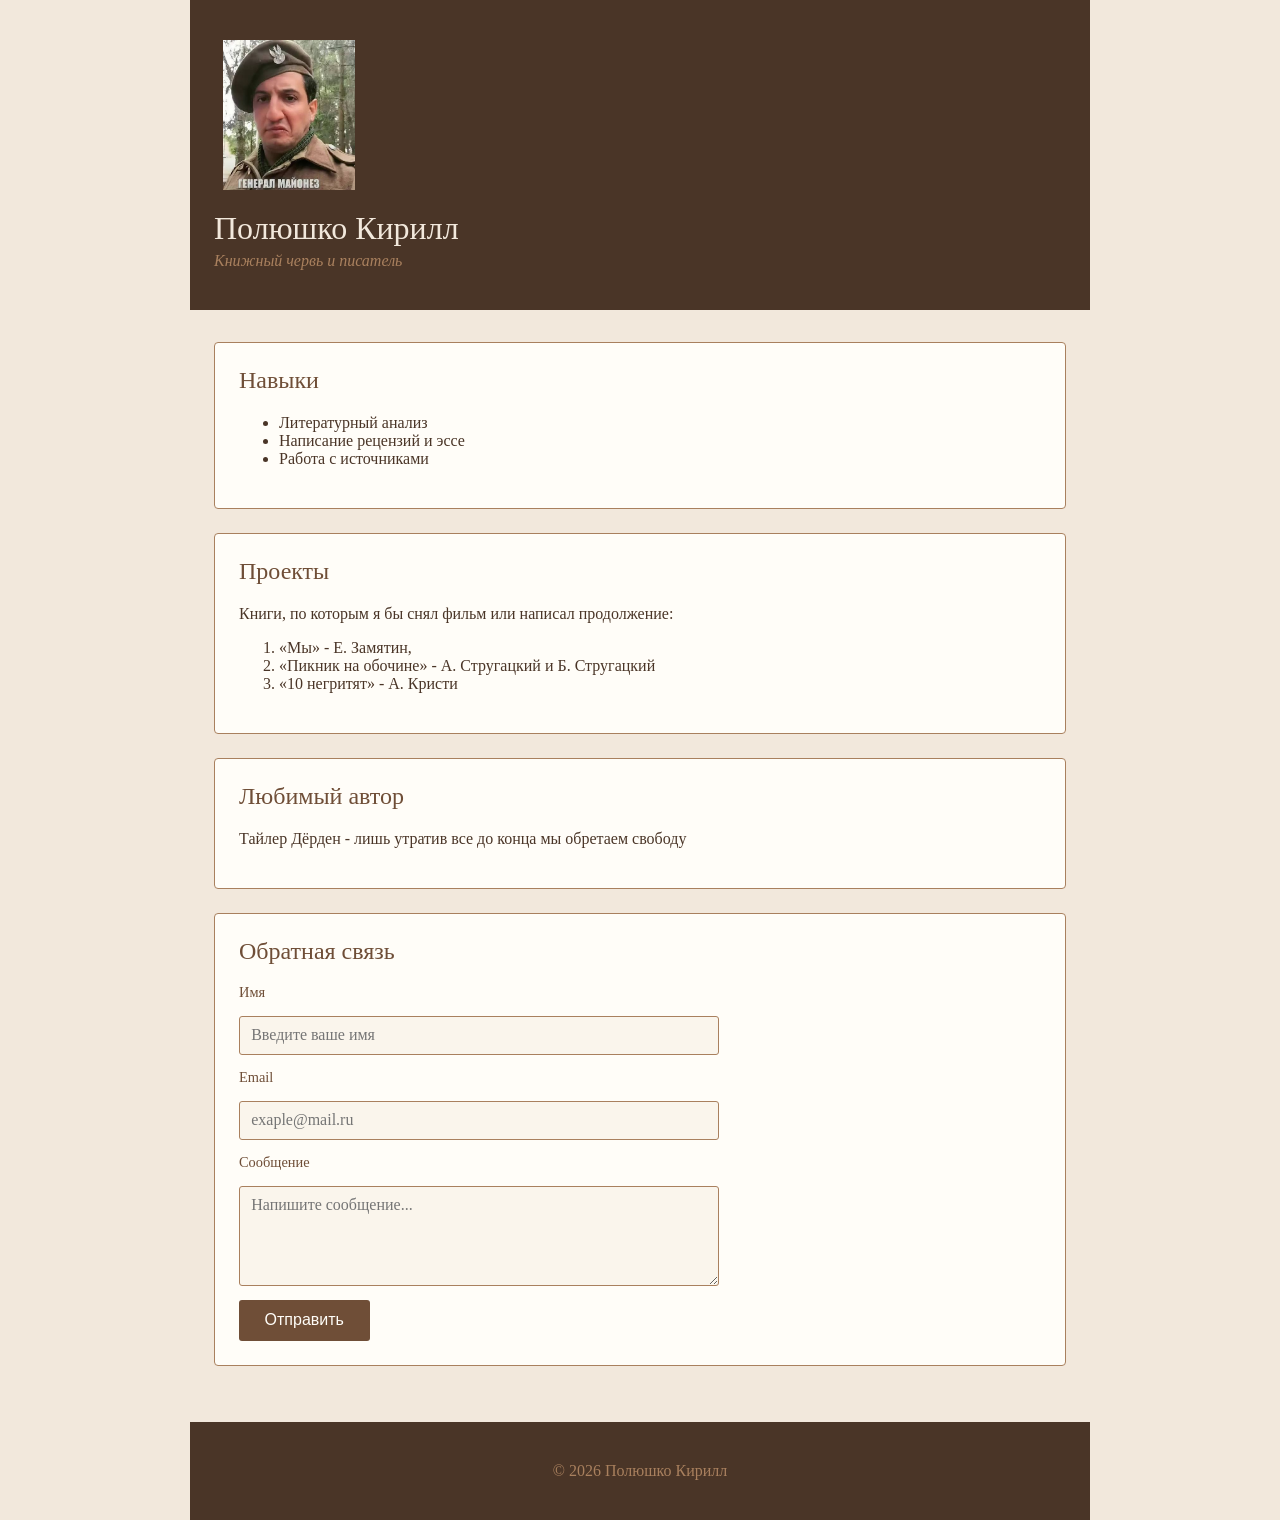
==== Polushko.html @ e16b586a "feat: add homepage with html and css" ====
<!DOCTYPE html>
<html lang="ru">
<head>
    <meta charset="UTF-8"><!--чтобы русский норм отражался-->
    <meta name="viewport" content="width=device-width, initial-scale=1.0">
    <title>Полюшко Кирилл — обо мне</title>
    <link rel="stylesheet" href="style.css">
</head>
<body>
 
    <header>
        <img src="1.jfif" alt="Генерал Майонез" width="150" height="150">
        <h1>Полюшко Кирилл</h1>
        <p>Книжный червь и писатель</p>
    </header>
 
    <main>
 
        <section>
            <h2>Навыки</h2>
            <ul>
                <li>Литературный анализ</li>
                <li>Написание рецензий и эссе</li>
                <li>Работа с источниками</li>
            </ul>
        </section>
 
        <section>
            <h2>Проекты</h2>
            <p>Книги, по которым я бы снял фильм или написал продолжение:</p>
            <ol>
                <li>«Мы» - Е. Замятин,</li>
                <li>«Пикник на обочине» - А. Стругацкий и Б. Стругацкий</li>
                <li>«10 негритят» - А. Кристи</li>

            </ol>

    </section>
    <aside>
        <h2>Любимый автор</h2>
        <p>Тайлер Дёрден - лишь утратив все до конца мы обретаем свободу</p>



    </aside>
 
        <section>
    <h2>Обратная связь</h2>
    <form>
        <label for="name">Имя</label>
        <input type="text" id="name" name="name" placeholder="Введите ваше имя">
        <label for="email">Email</label>
        <input type="email" id="email" name="email" placeholder="exaple@mail.ru">
        <label for="message">Сообщение</label>
        <textarea id="message" name="message" placeholder="Напишите сообщение..."></textarea>
        <button type="submit">Отправить</button>

    </form>
</section>
 
    </main>
 
    <footer>
        <p>&copy; 2026 Полюшко Кирилл</p>
    </footer>
 
</body>
</html>
---- style.css ----
:root {
    --coffee-dark: #4a3527;
    --coffee: #6f4e37;
    --coffee-mid: #a9805e;
    --beige: #f2e8dc;
    --beige-light: #faf5ec;
    --cream: #fffdf8;
}
 
* {
    box-sizing: border-box;
}
 
body {
    margin: 0;
    background-color: var(--beige);
    font-family: Georgia, 'Times New Roman', serif;
    color: var(--coffee-dark);
}
 
header, footer, main {
    max-width: 900px;
    margin-left: auto;
    margin-right: auto;
    padding-left: 1.5rem;
    padding-right: 1.5rem;
}
 
header {
    background-color: var(--coffee-dark);
    color: var(--beige);
    padding-top: 2.5rem;
    padding-bottom: 2.5rem;
}
 
header img {
    border-radius: 8px;
    object-fit: contain;
    margin-bottom: 1rem;
}
 
header h1 {
    margin: 0 0 0.3rem 0;
    font-weight: normal;
}
 
header p {
    color: var(--coffee-mid);
    font-style: italic;
    margin: 0;
}
 
main {
    padding-top: 2rem;
    padding-bottom: 2rem;
}
 
section, aside {
    background-color: var(--cream);
    border: 1px solid var(--coffee-mid);
    border-radius: 4px;
    padding: 1.5rem;
    margin-bottom: 1.5rem;
}
 
section h2, aside h2 {
    margin-top: 0;
    font-weight: normal;
    color: var(--coffee);
}
 
form {
    display: flex;
    flex-direction: column;
    gap: 0.9rem;
    max-width: 480px;
}
 
label {
    font-size: 0.9rem;
    color: var(--coffee);
}
 
input, textarea {
    padding: 0.6rem 0.7rem;
    border: 1px solid var(--coffee-mid);
    border-radius: 3px;
    background-color: var(--beige-light);
    font-family: inherit;
    font-size: 1rem;
    color: var(--coffee-dark);
}
 
textarea {
    resize: vertical;
    min-height: 100px;
}
 
button {
    align-self: flex-start;
    background-color: var(--coffee);
    color: var(--cream);
    border: none;
    padding: 0.7rem 1.6rem;
    border-radius: 3px;
    cursor: pointer;
    font-size: 1rem;
}
 
button:hover {
    background-color: var(--coffee-dark);
}
 
footer {
    text-align: center;
    padding-top: 1.5rem;
    padding-bottom: 1.5rem;
    background-color: var(--coffee-dark);
    color: var(--coffee-mid);
}
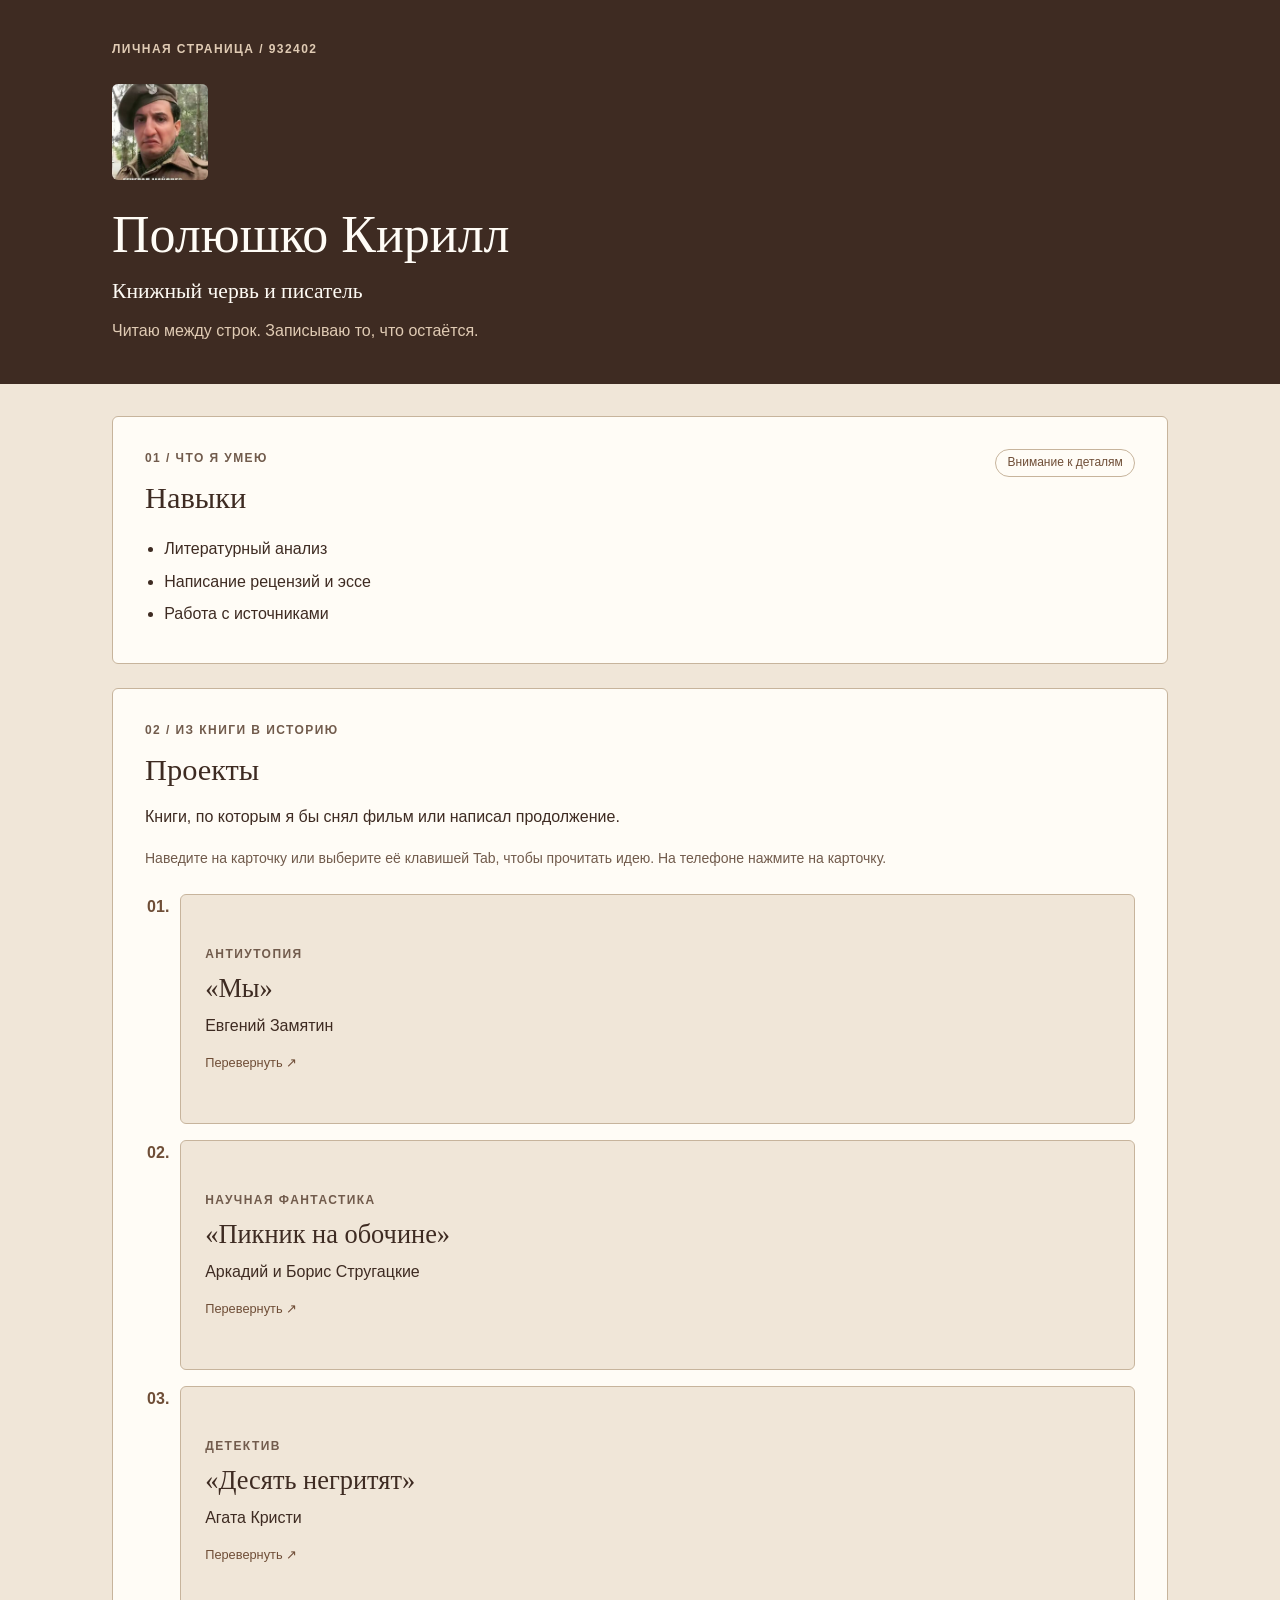
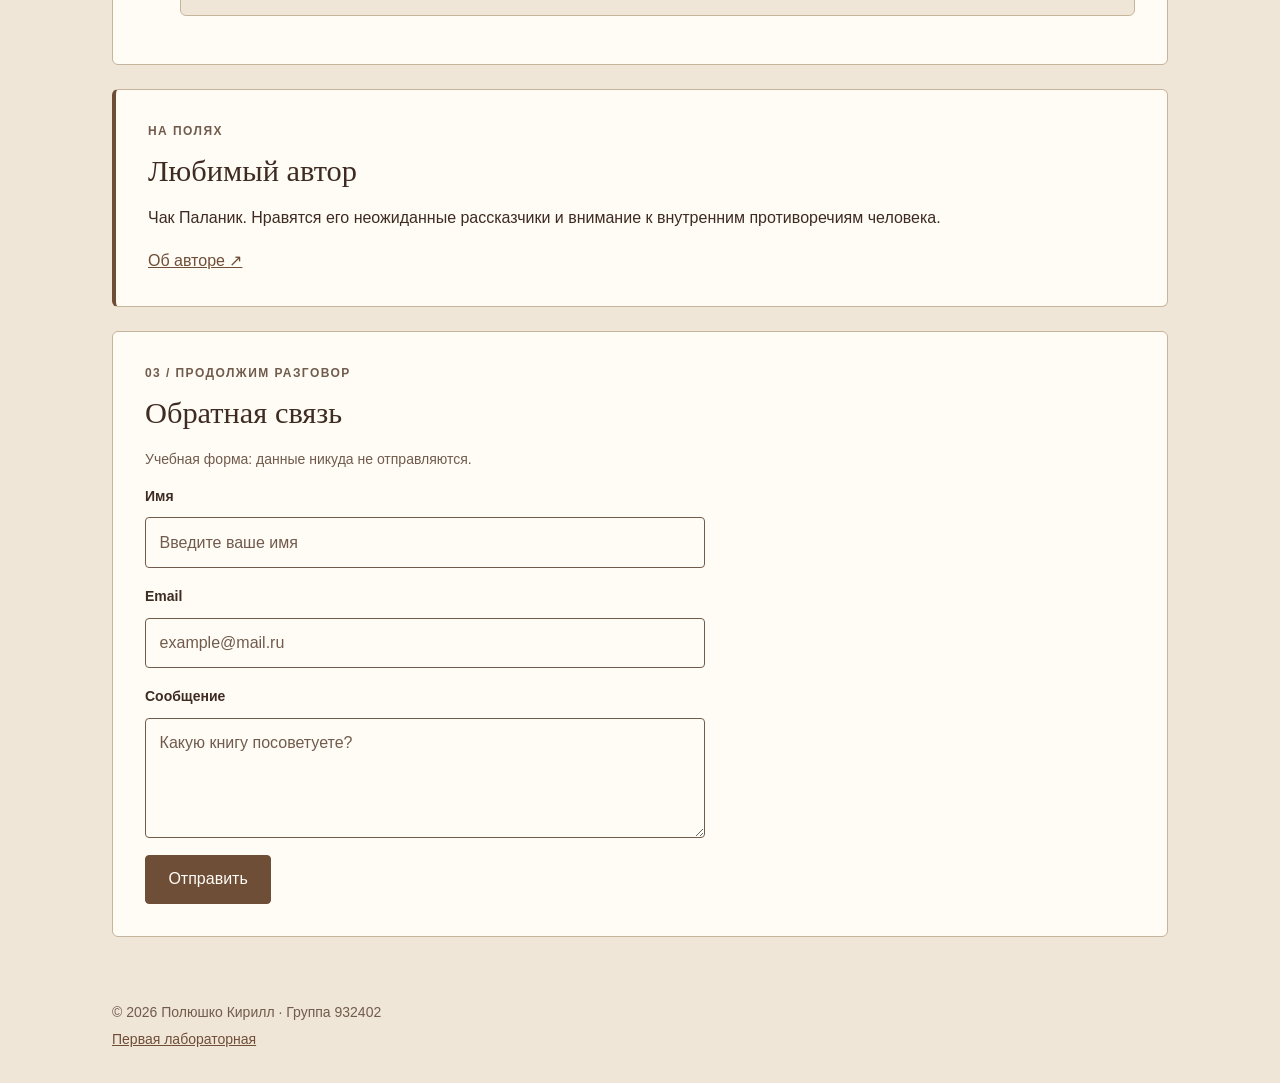
==== commit 3d2d636e: "feat(lab2): implement CSS effects for variant 10 and preserve lab1" ====
--- a/Polushko.html
+++ b/Polushko.html
@@ -1,68 +1,139 @@
 <!DOCTYPE html>
 <html lang="ru">
 <head>
-    <meta charset="UTF-8"><!--чтобы русский норм отражался-->
+    <meta charset="UTF-8">
     <meta name="viewport" content="width=device-width, initial-scale=1.0">
-    <title>Полюшко Кирилл — обо мне</title>
+    <meta name="description" content="Личная страница Кирилла Полюшко: книги, литературные проекты и заметки о чтении.">
+    <title>Полюшко Кирилл — книжная полка</title>
     <link rel="stylesheet" href="style.css">
+    <!-- ЛР №2: внутренний способ подключения CSS. -->
+    <style>
+        .project-list {
+            list-style-type: decimal-leading-zero;
+            padding-left: 1.8rem;
+            margin: 1.5rem 0 0;
+        }
+
+        .project-list > li {
+            padding-left: 0.4rem;
+            margin-bottom: 1rem;
+        }
+
+        .project-list > li::marker {
+            color: var(--accent);
+            font-family: var(--font-body);
+            font-weight: 700;
+        }
+    </style>
 </head>
 <body>
- 
-    <header>
-        <img src="1.jfif" alt="Генерал Майонез" width="150" height="150">
-        <h1>Полюшко Кирилл</h1>
-        <p>Книжный червь и писатель</p>
+    <a class="skip-link" href="#main">К содержимому</a>
+    <header class="site-header">
+        <div class="header-content">
+            <p class="eyebrow">Личная страница / 932402</p>
+            <!-- ЛР №2: inline-стиль для изображения. -->
+            <img class="avatar" src="images/1.jfif" alt="Аватар Кирилла — Генерал Майонез" width="150" height="150" style="max-width: 100%;">
+            <h1>Полюшко Кирилл</h1>
+            <p class="subtitle">Книжный червь и писатель</p>
+            <p class="header-note">Читаю между строк. Записываю то, что остаётся.</p>
+        </div>
     </header>
- 
-    <main>
- 
-        <section>
-            <h2>Навыки</h2>
-            <ul>
+
+    <main id="main" class="page-content">
+        <section id="skills" class="panel skills" aria-labelledby="skills-title">
+            <p class="eyebrow">01 / Что я умею</p>
+            <h2 id="skills-title">Навыки</h2>
+            <span class="badge">Внимание к деталям</span>
+            <ul class="skill-list">
                 <li>Литературный анализ</li>
                 <li>Написание рецензий и эссе</li>
                 <li>Работа с источниками</li>
             </ul>
         </section>
- 
-        <section>
-            <h2>Проекты</h2>
-            <p>Книги, по которым я бы снял фильм или написал продолжение:</p>
-            <ol>
-                <li>«Мы» - Е. Замятин,</li>
-                <li>«Пикник на обочине» - А. Стругацкий и Б. Стругацкий</li>
-                <li>«10 негритят» - А. Кристи</li>
 
+        <section id="projects" class="panel" aria-labelledby="projects-title">
+            <p class="eyebrow">02 / Из книги в историю</p>
+            <h2 id="projects-title">Проекты</h2>
+            <p>Книги, по которым я бы снял фильм или написал продолжение.</p>
+            <p class="hint">Наведите на карточку или выберите её клавишей Tab, чтобы прочитать идею. На телефоне нажмите на карточку.</p>
+            <ol class="project-list">
+                <li>
+                    <button class="project-card" type="button" aria-label="Мы — идея проекта" aria-describedby="project-we">
+                        <span class="project-card-inner">
+                            <span class="project-front">
+                                <span class="eyebrow">Антиутопия</span>
+                                <strong class="project-title">«Мы»</strong>
+                                <span>Евгений Замятин</span>
+                                <span class="card-cue" aria-hidden="true">Перевернуть ↗</span>
+                            </span>
+                            <span class="project-back">
+                                <strong>За пределами стены</strong>
+                                <span id="project-we">Идея продолжения: история человека, который впервые выбирает собственный путь за пределами Единого Государства.</span>
+                            </span>
+                        </span>
+                    </button>
+                </li>
+                <li>
+                    <button class="project-card" type="button" aria-label="Пикник на обочине — идея проекта" aria-describedby="project-picnic">
+                        <span class="project-card-inner">
+                            <span class="project-front">
+                                <span class="eyebrow">Научная фантастика</span>
+                                <strong class="project-title">«Пикник на обочине»</strong>
+                                <span>Аркадий и Борис Стругацкие</span>
+                                <span class="card-cue" aria-hidden="true">Перевернуть ↗</span>
+                            </span>
+                            <span class="project-back">
+                                <strong>Один день в Зоне</strong>
+                                <span id="project-picnic">Идея экранизации: камерный фильм об одной вылазке сталкера, в котором неизвестность важнее зрелищных эффектов.</span>
+                            </span>
+                        </span>
+                    </button>
+                </li>
+                <li>
+                    <button class="project-card" type="button" aria-label="Десять негритят — идея проекта" aria-describedby="project-christie">
+                        <span class="project-card-inner">
+                            <span class="project-front">
+                                <span class="eyebrow">Детектив</span>
+                                <strong class="project-title">«Десять негритят»</strong>
+                                <span>Агата Кристи</span>
+                                <span class="card-cue" aria-hidden="true">Перевернуть ↗</span>
+                            </span>
+                            <span class="project-back">
+                                <strong>Остров подозрений</strong>
+                                <span id="project-christie">Идея экранизации: история глазами одного гостя, где каждая деталь постепенно меняет представление о других героях.</span>
+                            </span>
+                        </span>
+                    </button>
+                </li>
             </ol>
+        </section>
 
-    </section>
-    <aside>
-        <h2>Любимый автор</h2>
-        <p>Тайлер Дёрден - лишь утратив все до конца мы обретаем свободу</p>
+        <aside class="panel author-note" aria-labelledby="author-title">
+            <p class="eyebrow">На полях</p>
+            <h2 id="author-title">Любимый автор</h2>
+            <p>Чак Паланик. Нравятся его неожиданные рассказчики и внимание к внутренним противоречиям человека.</p>
+            <a href="https://ru.wikipedia.org/wiki/Паланик,_Чак" target="_blank" rel="noopener noreferrer">Об авторе ↗</a>
+        </aside>
 
+        <section id="contact" class="panel" aria-labelledby="contact-title">
+            <p class="eyebrow">03 / Продолжим разговор</p>
+            <h2 id="contact-title">Обратная связь</h2>
+            <p id="contact-help" class="hint">Учебная форма: данные никуда не отправляются.</p>
+            <form action="#contact" method="get" aria-describedby="contact-help">
+                <label for="name">Имя</label>
+                <input type="text" id="name" name="name" placeholder="Введите ваше имя" autocomplete="given-name" required maxlength="80">
+                <label for="email">Email</label>
+                <input type="email" id="email" name="email" placeholder="example@mail.ru" autocomplete="email" required>
+                <label for="message">Сообщение</label>
+                <textarea id="message" name="message" placeholder="Какую книгу посоветуете?" required maxlength="2000"></textarea>
+                <button class="primary-button" type="submit">Отправить</button>
+            </form>
+        </section>
+    </main>
 
-
-    </aside>
- 
-        <section>
-    <h2>Обратная связь</h2>
-    <form>
-        <label for="name">Имя</label>
-        <input type="text" id="name" name="name" placeholder="Введите ваше имя">
-        <label for="email">Email</label>
-        <input type="email" id="email" name="email" placeholder="exaple@mail.ru">
-        <label for="message">Сообщение</label>
-        <textarea id="message" name="message" placeholder="Напишите сообщение..."></textarea>
-        <button type="submit">Отправить</button>
-
-    </form>
-</section>
- 
-    </main>
- 
-    <footer>
-        <p>&copy; 2026 Полюшко Кирилл</p>
+    <footer class="site-footer">
+        <p>© 2026 Полюшко Кирилл · Группа 932402</p>
+        <a href="lab1/Polushko.html">Первая лабораторная</a>
     </footer>
- 
 </body>
-</html>+</html>
--- a/style.css
+++ b/style.css
@@ -1,120 +1,138 @@
+/* ЛР №2, вариант 10: бежевый фон, коричневый акцент, книжная тема. */
 :root {
-    --coffee-dark: #4a3527;
-    --coffee: #6f4e37;
-    --coffee-mid: #a9805e;
-    --beige: #f2e8dc;
-    --beige-light: #faf5ec;
-    --cream: #fffdf8;
+    --primary: #f0e6d8;
+    --accent: #6f4e37;
+    --ink: #3e2b22;
+    --muted: #715b4c;
+    --paper: #fffcf6;
+    --line: #c7b49c;
+    --header-muted: #e0cbb4;
+    --font-body: Arial, Helvetica, sans-serif;
+    --font-heading: Georgia, "Times New Roman", serif;
+    --radius: 6px;
 }
- 
-* {
-    box-sizing: border-box;
-}
- 
+
+* { box-sizing: border-box; }
+html { scroll-behavior: smooth; }
 body {
     margin: 0;
-    background-color: var(--beige);
-    font-family: Georgia, 'Times New Roman', serif;
-    color: var(--coffee-dark);
+    background: var(--primary);
+    color: var(--ink);
+    font-family: var(--font-body);
+    font-size: 1rem;
+    line-height: 1.65;
 }
- 
-header, footer, main {
-    max-width: 900px;
-    margin-left: auto;
-    margin-right: auto;
-    padding-left: 1.5rem;
-    padding-right: 1.5rem;
+img { display: block; height: auto; }
+button, input, textarea { font: inherit; }
+button { cursor: pointer; }
+a:link { color: var(--accent); }
+a:visited { color: #65406d; }
+a:hover { color: var(--ink); text-decoration-thickness: 2px; }
+a:active { color: #3a2012; }
+:focus-visible { outline: 3px solid var(--accent); outline-offset: 5px; }
+
+.skip-link {
+    position: absolute;
+    top: -6rem;
+    left: 1rem;
+    z-index: 10;
+    padding: 0.6rem 1rem;
+    background: var(--paper);
 }
- 
-header {
-    background-color: var(--coffee-dark);
-    color: var(--beige);
-    padding-top: 2.5rem;
-    padding-bottom: 2.5rem;
+.skip-link:focus { top: 1rem; }
+.site-header { background: var(--ink); color: var(--paper); }
+.header-content, .page-content, .site-footer {
+    width: min(100% - 3rem, 1056px);
+    margin-inline: auto;
 }
- 
-header img {
-    border-radius: 8px;
-    object-fit: contain;
-    margin-bottom: 1rem;
+.header-content { padding-block: 2.5rem; }
+.eyebrow {
+    margin: 0 0 0.7rem;
+    color: var(--muted);
+    font-family: var(--font-body);
+    font-size: 0.75rem;
+    font-weight: 700;
+    letter-spacing: 0.12em;
+    text-transform: uppercase;
 }
- 
-header h1 {
-    margin: 0 0 0.3rem 0;
-    font-weight: normal;
+.site-header .eyebrow, .header-note { color: var(--header-muted); }
+.avatar { width: 96px; height: 96px; object-fit: cover; border-radius: var(--radius); margin-block: 1.5rem; }
+h1, h2, h3, .project-title { font-family: var(--font-heading); font-weight: 400; line-height: 1.2; }
+h1 { margin: 0; font-size: clamp(2rem, 5vw, 3.25rem); }
+h2 { position: static; margin: 0 0 1rem; font-size: 1.9rem; }
+h3 { margin-top: 0; }
+p { margin-top: 0; }
+.subtitle { margin: 0.5rem 0; font-family: var(--font-heading); font-size: 1.35rem; }
+.header-note { margin: 0; }
+.page-content { padding-block: 2rem; }
+.panel { margin-bottom: 1.5rem; border: 1px solid var(--line); border-radius: var(--radius); padding: 2rem; background: var(--paper); }
+.skills { position: relative; }
+.badge { position: absolute; top: 2rem; right: 2rem; border: 1px solid var(--line); border-radius: 2rem; padding: 0.2rem 0.7rem; color: var(--accent); font-size: 0.75rem; }
+.skill-list { padding-left: 1.2rem; margin-bottom: 0; }
+.skill-list li { padding-block: 0.2rem; }
+.hint { color: var(--muted); font-size: 0.875rem; }
+
+/* Родитель задаёт перспективу, обе стороны занимают одну область. */
+.project-card {
+    display: block;
+    width: 100%;
+    min-height: 230px;
+    border: 0;
+    border-radius: var(--radius);
+    padding: 0;
+    background: transparent;
+    color: var(--ink);
+    text-align: left;
+    perspective: 1000px;
 }
- 
-header p {
-    color: var(--coffee-mid);
-    font-style: italic;
-    margin: 0;
-}
- 
-main {
-    padding-top: 2rem;
-    padding-bottom: 2rem;
-}
- 
-section, aside {
-    background-color: var(--cream);
-    border: 1px solid var(--coffee-mid);
-    border-radius: 4px;
-    padding: 1.5rem;
-    margin-bottom: 1.5rem;
-}
- 
-section h2, aside h2 {
-    margin-top: 0;
-    font-weight: normal;
-    color: var(--coffee);
-}
- 
-form {
+.project-card-inner { position: relative; display: block; min-height: inherit; transform-style: preserve-3d; transition: transform 0.7s ease; }
+.project-front, .project-back {
+    position: absolute;
+    inset: 0;
     display: flex;
     flex-direction: column;
-    gap: 0.9rem;
-    max-width: 480px;
+    justify-content: center;
+    gap: 0.5rem;
+    border: 1px solid var(--line);
+    border-radius: var(--radius);
+    padding: 1.5rem;
+    backface-visibility: hidden;
+    -webkit-backface-visibility: hidden;
 }
- 
-label {
-    font-size: 0.9rem;
-    color: var(--coffee);
+.project-front { background: var(--primary); }
+.project-back { background: var(--accent); color: var(--paper); transform: rotateY(180deg); }
+.project-title { font-size: 1.65rem; }
+.project-front .eyebrow { margin-bottom: 0; }
+.card-cue { margin-top: 0.3rem; color: var(--accent); font-size: 0.8rem; }
+.project-card:hover .project-card-inner, .project-card:focus .project-card-inner { transform: rotateY(180deg); }
+.project-card:active { filter: brightness(0.94); }
+.author-note { border-left: 4px solid var(--accent); }
+
+form { display: flex; flex-direction: column; gap: 0.6rem; max-width: 560px; }
+label { font-weight: 700; font-size: 0.875rem; }
+input, textarea { width: 100%; min-width: 0; border: 1px solid var(--muted); border-radius: 4px; padding: 0.7rem 0.85rem; margin-bottom: 0.45rem; background: var(--paper); color: var(--ink); }
+input::placeholder, textarea::placeholder { color: var(--muted); opacity: 1; }
+textarea { min-height: 120px; resize: vertical; }
+input:focus, textarea:focus { outline: 2px solid var(--accent); outline-offset: 2px; border-color: var(--accent); }
+#name:focus { animation: border-pulse 1.5s ease-in-out infinite; }
+@keyframes border-pulse {
+    0%, 100% { box-shadow: 0 0 0 0 rgb(111 78 55 / 0.15); }
+    50% { box-shadow: 0 0 0 6px rgb(111 78 55 / 0.25); }
 }
- 
-input, textarea {
-    padding: 0.6rem 0.7rem;
-    border: 1px solid var(--coffee-mid);
-    border-radius: 3px;
-    background-color: var(--beige-light);
-    font-family: inherit;
-    font-size: 1rem;
-    color: var(--coffee-dark);
+.primary-button { align-self: flex-start; border: 1px solid var(--accent); border-radius: 4px; padding: 0.65rem 1.4rem; background: var(--accent); color: var(--paper); transition: background 0.2s, transform 0.2s; }
+.primary-button:hover { background: var(--ink); }
+.primary-button:active { transform: translateY(2px); }
+.site-footer { padding-block: 0.5rem 2rem; color: var(--muted); font-size: 0.875rem; }
+.site-footer p { margin-bottom: 0.25rem; }
+
+@media (max-width: 600px) {
+    .header-content, .page-content, .site-footer { width: calc(100% - 2rem); }
+    .panel { padding: 1.25rem; }
+    .badge { position: static; display: inline-block; margin-bottom: 0.5rem; }
+    .project-card { min-height: 330px; }
+    .project-front, .project-back { padding: 1.1rem; }
 }
- 
-textarea {
-    resize: vertical;
-    min-height: 100px;
+@media (prefers-reduced-motion: reduce) {
+    html { scroll-behavior: auto; }
+    *, *::before, *::after { animation: none !important; transition: none !important; }
 }
- 
-button {
-    align-self: flex-start;
-    background-color: var(--coffee);
-    color: var(--cream);
-    border: none;
-    padding: 0.7rem 1.6rem;
-    border-radius: 3px;
-    cursor: pointer;
-    font-size: 1rem;
-}
- 
-button:hover {
-    background-color: var(--coffee-dark);
-}
- 
-footer {
-    text-align: center;
-    padding-top: 1.5rem;
-    padding-bottom: 1.5rem;
-    background-color: var(--coffee-dark);
-    color: var(--coffee-mid);
-}
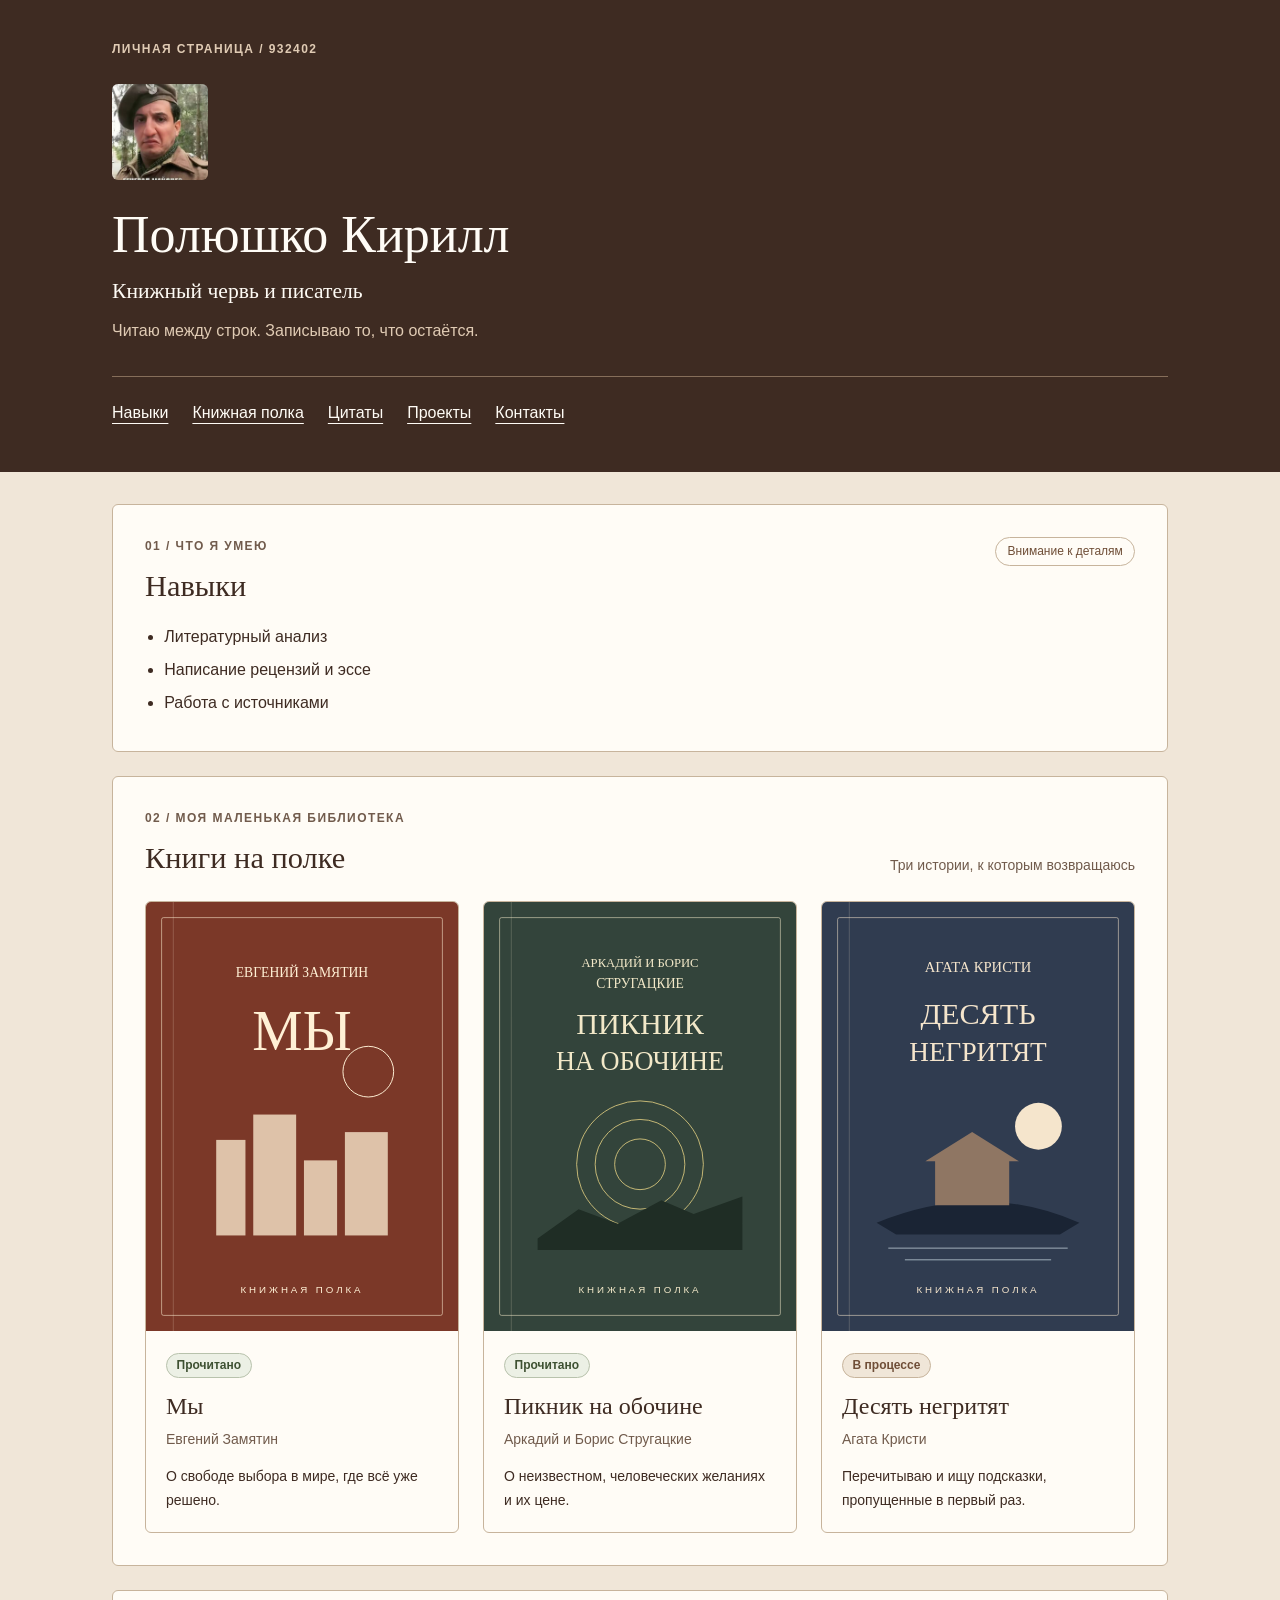
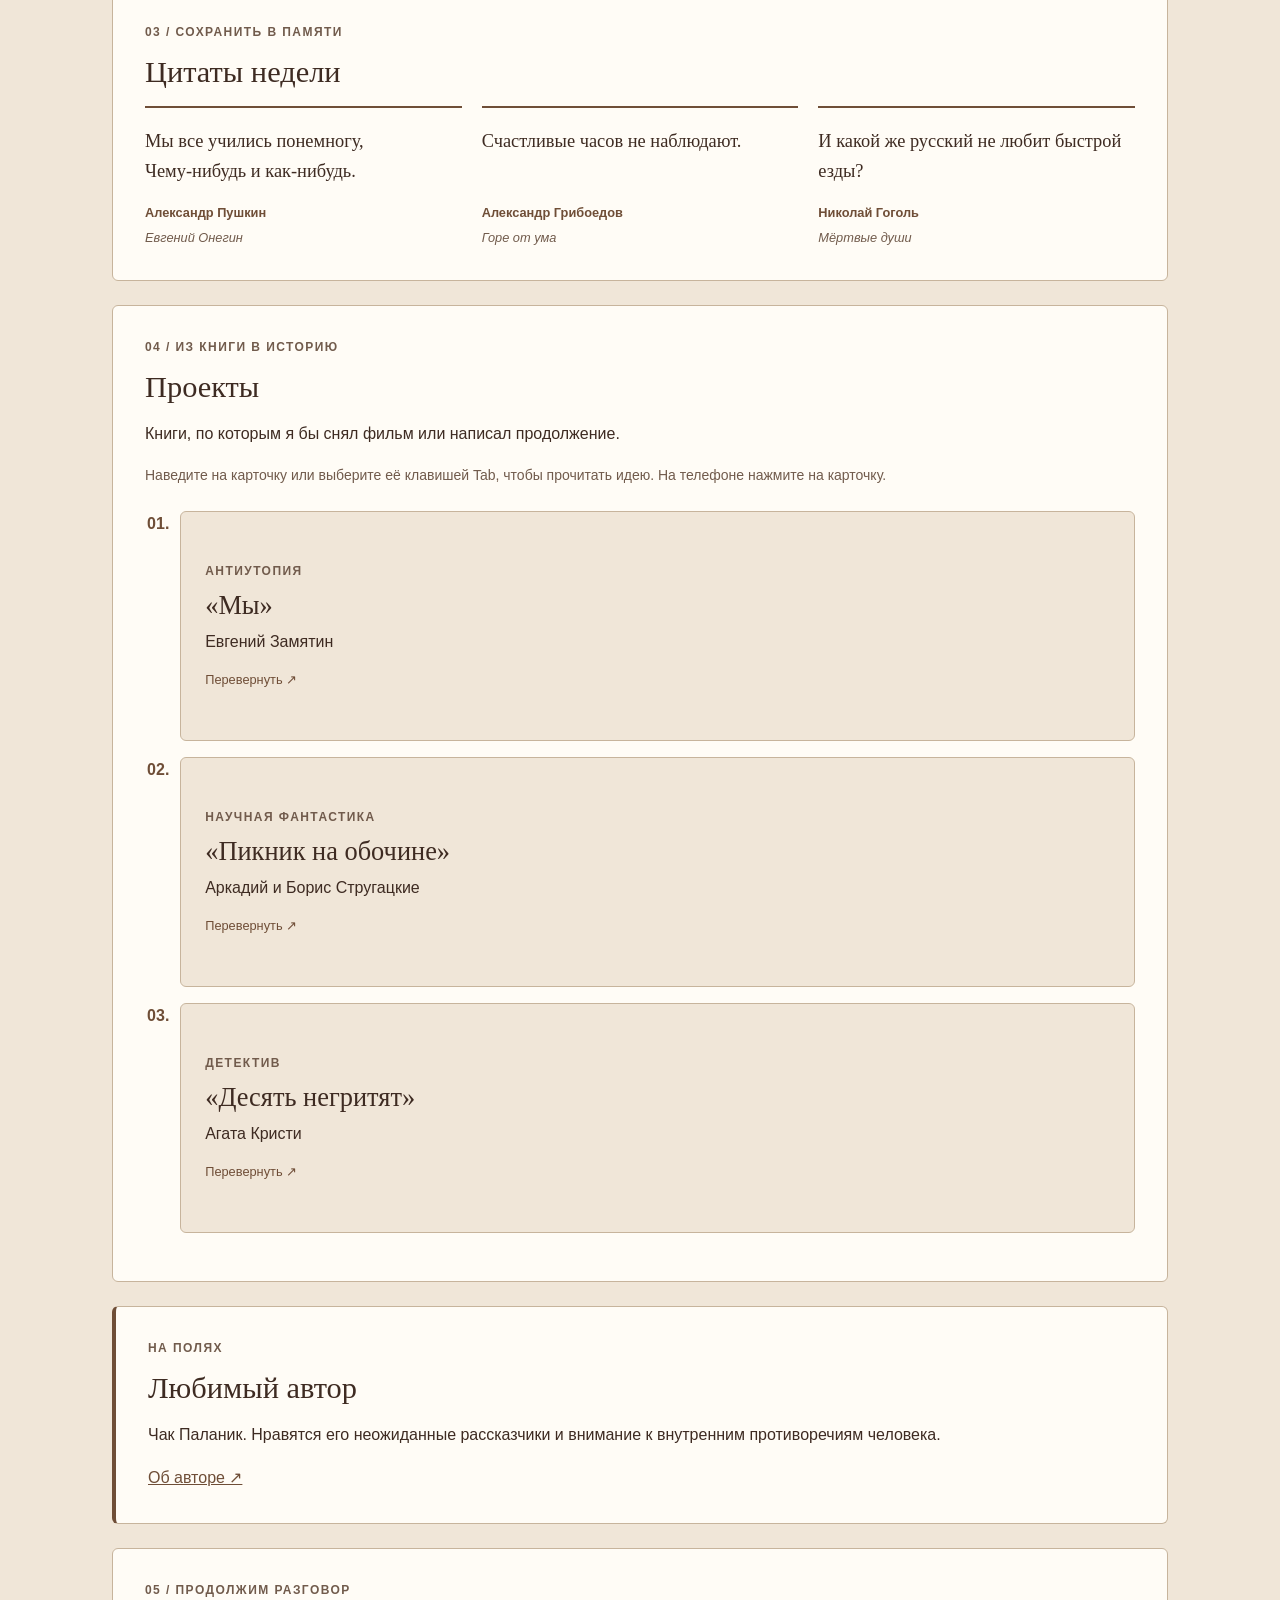
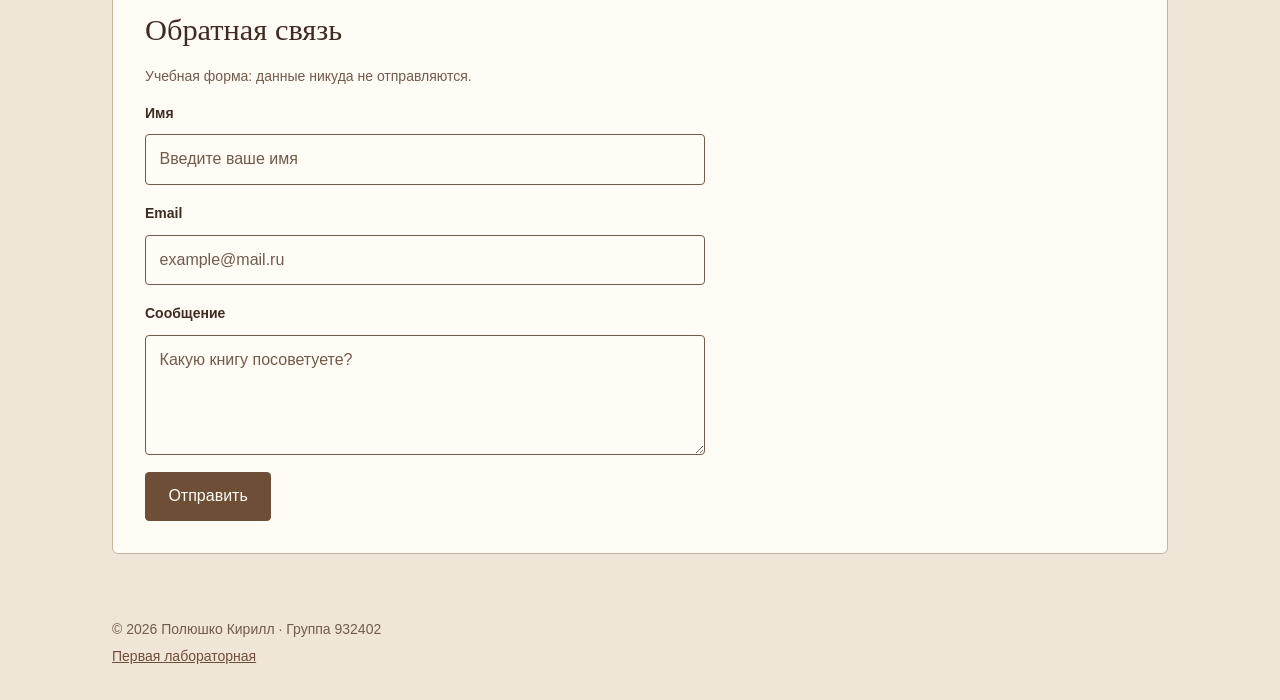
==== commit 76bdc7bc: "feat(lab3): add responsive Flexbox bookshelf and Grid quotes" ====
--- a/Polushko.html
+++ b/Polushko.html
@@ -36,6 +36,15 @@
             <h1>Полюшко Кирилл</h1>
             <p class="subtitle">Книжный червь и писатель</p>
             <p class="header-note">Читаю между строк. Записываю то, что остаётся.</p>
+            <nav class="site-nav" aria-label="Разделы страницы">
+                <ul>
+                    <li><a href="#skills">Навыки</a></li>
+                    <li><a href="#shelf">Книжная полка</a></li>
+                    <li><a href="#quotes">Цитаты</a></li>
+                    <li><a href="#projects">Проекты</a></li>
+                    <li><a href="#contact">Контакты</a></li>
+                </ul>
+            </nav>
         </div>
     </header>
 
@@ -51,8 +60,68 @@
             </ul>
         </section>
 
+        <section id="shelf" class="panel" aria-labelledby="shelf-title">
+            <div class="section-heading">
+                <div>
+                    <p class="eyebrow">02 / Моя маленькая библиотека</p>
+                    <h2 id="shelf-title">Книги на полке</h2>
+                </div>
+                <p class="hint">Три истории, к которым возвращаюсь</p>
+            </div>
+            <!-- ЛР №3: одномерный ряд карточек на Flexbox. -->
+            <div class="bookshelf">
+                <article class="book-card" aria-labelledby="book-we-title">
+                    <img class="book-cover" src="images/covers/we.svg" alt="Условная обложка романа «Мы»: геометрический город" width="320" height="440" loading="lazy">
+                    <div class="book-info">
+                        <span class="reading-status">Прочитано</span>
+                        <h3 id="book-we-title">Мы</h3>
+                        <p class="book-author">Евгений Замятин</p>
+                        <p>О свободе выбора в мире, где всё уже решено.</p>
+                    </div>
+                </article>
+                <article class="book-card" aria-labelledby="book-picnic-title">
+                    <img class="book-cover" src="images/covers/picnic.svg" alt="Условная обложка «Пикника на обочине»: круги над тёмной Зоной" width="320" height="440" loading="lazy">
+                    <div class="book-info">
+                        <span class="reading-status">Прочитано</span>
+                        <h3 id="book-picnic-title">Пикник на обочине</h3>
+                        <p class="book-author">Аркадий и Борис Стругацкие</p>
+                        <p>О неизвестном, человеческих желаниях и их цене.</p>
+                    </div>
+                </article>
+                <article class="book-card" aria-labelledby="book-christie-title">
+                    <img class="book-cover" src="images/covers/christie.svg" alt="Условная обложка детектива Агаты Кристи: одинокий дом на острове" width="320" height="440" loading="lazy">
+                    <div class="book-info">
+                        <span class="reading-status reading-status-progress">В процессе</span>
+                        <h3 id="book-christie-title">Десять негритят</h3>
+                        <p class="book-author">Агата Кристи</p>
+                        <p>Перечитываю и ищу подсказки, пропущенные в первый раз.</p>
+                    </div>
+                </article>
+            </div>
+        </section>
+
+        <section id="quotes" class="panel" aria-labelledby="quotes-title">
+            <p class="eyebrow">03 / Сохранить в памяти</p>
+            <h2 id="quotes-title">Цитаты недели</h2>
+            <!-- Вариант 10: три блока в одной строке; на мобильном — по одному. -->
+            <div class="quotes-grid">
+                <figure class="quote-card">
+                    <blockquote><p>Мы все учились понемногу,<br>Чему-нибудь и как-нибудь.</p></blockquote>
+                    <figcaption>Александр Пушкин<span><cite>Евгений Онегин</cite></span></figcaption>
+                </figure>
+                <figure class="quote-card">
+                    <blockquote><p>Счастливые часов не наблюдают.</p></blockquote>
+                    <figcaption>Александр Грибоедов<span><cite>Горе от ума</cite></span></figcaption>
+                </figure>
+                <figure class="quote-card">
+                    <blockquote><p>И какой же русский не любит быстрой езды?</p></blockquote>
+                    <figcaption>Николай Гоголь<span><cite>Мёртвые души</cite></span></figcaption>
+                </figure>
+            </div>
+        </section>
+
         <section id="projects" class="panel" aria-labelledby="projects-title">
-            <p class="eyebrow">02 / Из книги в историю</p>
+            <p class="eyebrow">04 / Из книги в историю</p>
             <h2 id="projects-title">Проекты</h2>
             <p>Книги, по которым я бы снял фильм или написал продолжение.</p>
             <p class="hint">Наведите на карточку или выберите её клавишей Tab, чтобы прочитать идею. На телефоне нажмите на карточку.</p>
@@ -116,7 +185,7 @@
         </aside>
 
         <section id="contact" class="panel" aria-labelledby="contact-title">
-            <p class="eyebrow">03 / Продолжим разговор</p>
+            <p class="eyebrow">05 / Продолжим разговор</p>
             <h2 id="contact-title">Обратная связь</h2>
             <p id="contact-help" class="hint">Учебная форма: данные никуда не отправляются.</p>
             <form action="#contact" method="get" aria-describedby="contact-help">
--- a/style.css
+++ b/style.css
@@ -132,6 +132,44 @@
     .project-card { min-height: 330px; }
     .project-front, .project-back { padding: 1.1rem; }
 }
+/* ЛР №3: Flexbox для меню и книжной полки. */
+.site-nav { margin-top: 2rem; border-top: 1px solid #866e5a; padding-top: 1rem; }
+.site-nav ul { display: flex; flex-wrap: wrap; gap: 0.5rem 1.5rem; list-style: none; margin: 0; padding: 0; }
+.site-nav a:link, .site-nav a:visited { display: inline-block; padding-block: 0.4rem; color: var(--paper); text-underline-offset: 0.3rem; }
+.site-nav a:hover { color: var(--header-muted); }
+.site-nav a:active { color: var(--paper); }
+.site-nav a:focus-visible { outline-color: var(--header-muted); }
+.section-heading { display: flex; align-items: flex-end; justify-content: space-between; gap: 1rem; margin-bottom: 1.5rem; }
+.section-heading h2, .section-heading p:last-child { margin-bottom: 0; }
+.bookshelf { display: flex; flex-wrap: wrap; gap: 1.5rem; }
+.book-card { flex: 0 0 calc((100% - 3rem) / 3); min-width: 0; border: 1px solid var(--line); border-radius: var(--radius); overflow-wrap: anywhere; background: var(--paper); }
+.book-cover { width: 100%; aspect-ratio: 8 / 11; object-fit: cover; border-radius: 5px 5px 0 0; }
+.book-info { padding: 1.25rem; }
+.book-info h3 { margin-block: 0.85rem 0.5rem; font-size: 1.5rem; }
+.book-info p:last-child { margin-bottom: 0; font-size: 0.875rem; }
+.book-author { color: var(--muted); font-size: 0.875rem; }
+.reading-status { display: inline-block; border: 1px solid #b8c2ac; border-radius: 2rem; padding: 0.1rem 0.6rem; background: #ecf0e5; color: #3e5132; font-size: 0.75rem; font-weight: 700; }
+.reading-status-progress { border-color: var(--line); background: var(--primary); color: var(--accent); }
+
+/* Grid для двумерного размещения цитат. */
+.quotes-grid { display: grid; grid-template-columns: repeat(3, minmax(0, 1fr)); gap: 1.25rem; }
+.quote-card { display: flex; flex-direction: column; min-width: 0; margin: 0; border-top: 2px solid var(--accent); padding: 1.1rem 0 0; }
+blockquote { flex: 1; margin: 0 0 1rem; font-family: var(--font-heading); font-size: 1.15rem; }
+blockquote p { margin: 0; }
+figcaption { color: var(--accent); font-size: 0.8rem; font-weight: 700; }
+figcaption span { display: block; margin-top: 0.2rem; color: var(--muted); font-weight: 400; }
+
+@media (min-width: 601px) and (max-width: 900px) {
+    .book-card { flex-basis: calc((100% - 1.5rem) / 2); }
+    .section-heading { align-items: flex-start; flex-direction: column; }
+}
+@media (max-width: 600px) {
+    .book-card { flex-basis: 100%; }
+    .quotes-grid { grid-template-columns: minmax(0, 1fr); }
+    .section-heading { align-items: flex-start; flex-direction: column; }
+    .site-nav ul { gap: 0.35rem 1rem; }
+}
+
 @media (prefers-reduced-motion: reduce) {
     html { scroll-behavior: auto; }
     *, *::before, *::after { animation: none !important; transition: none !important; }
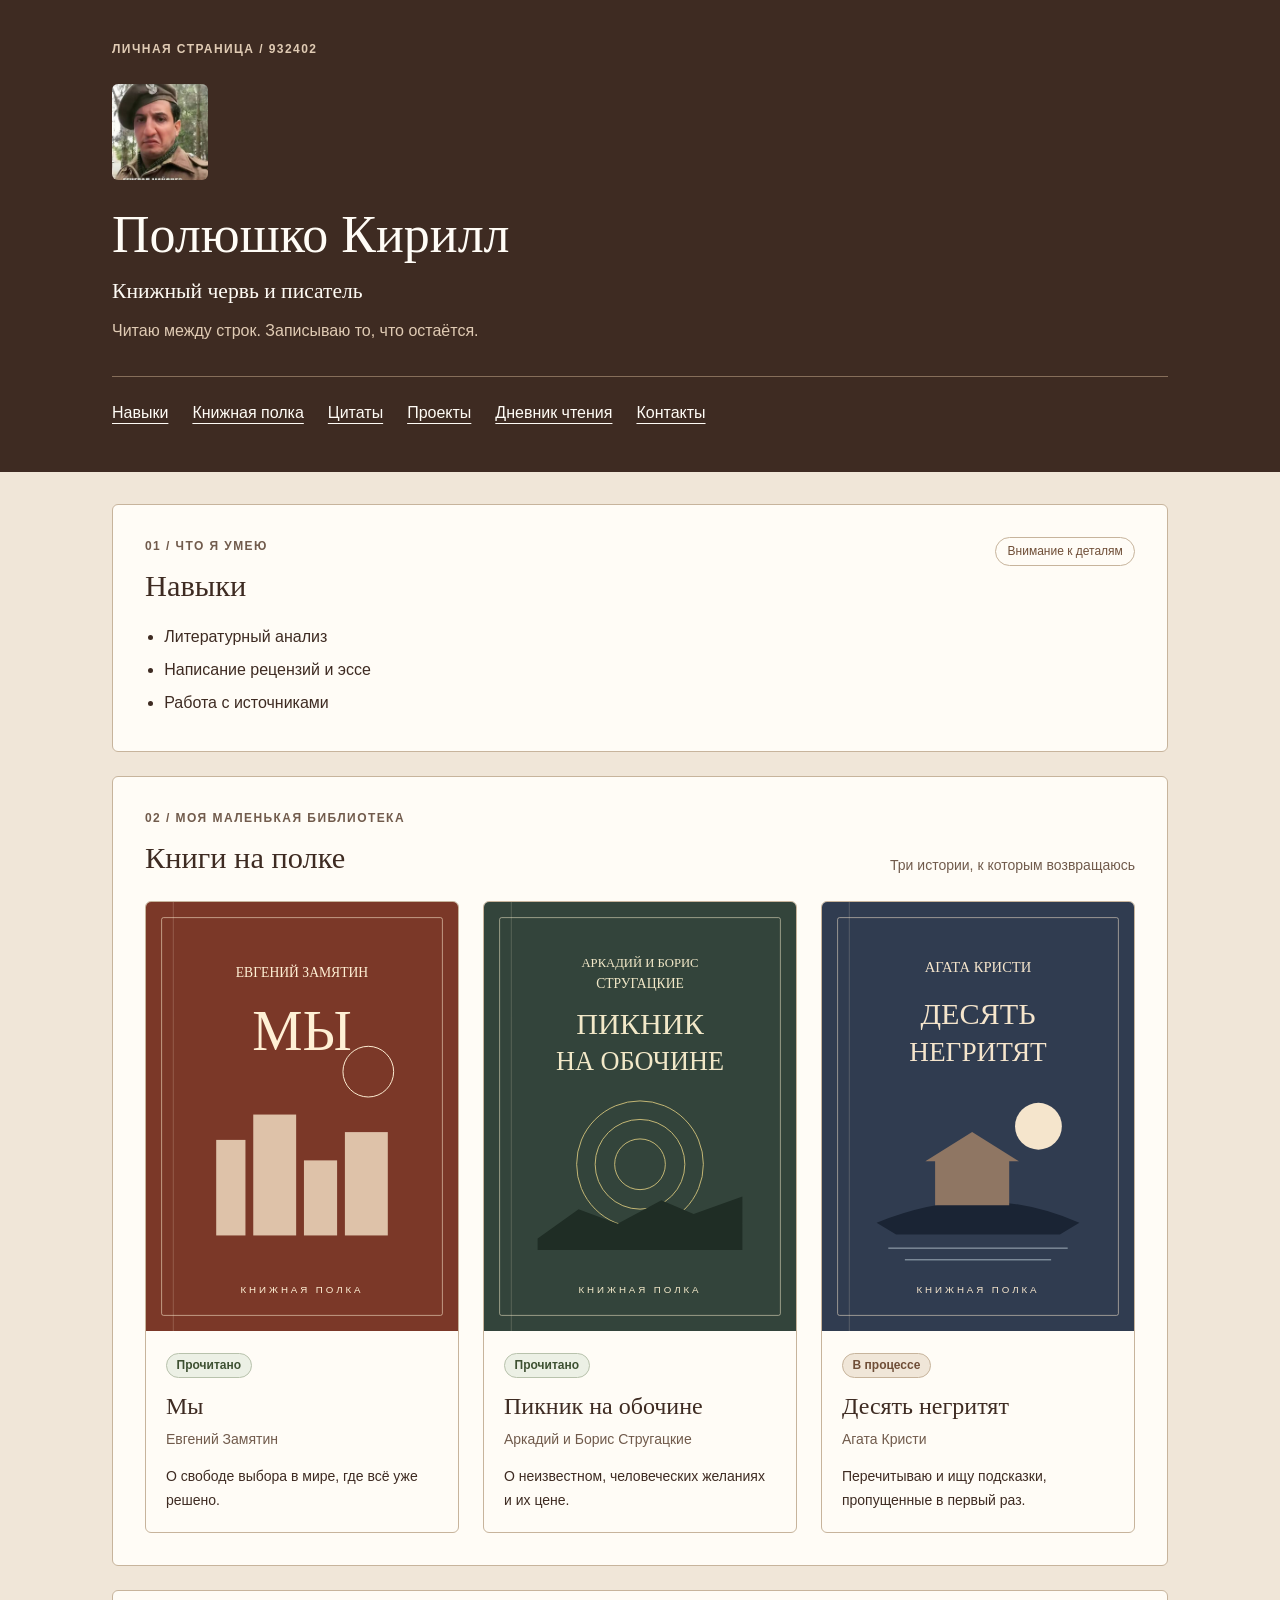
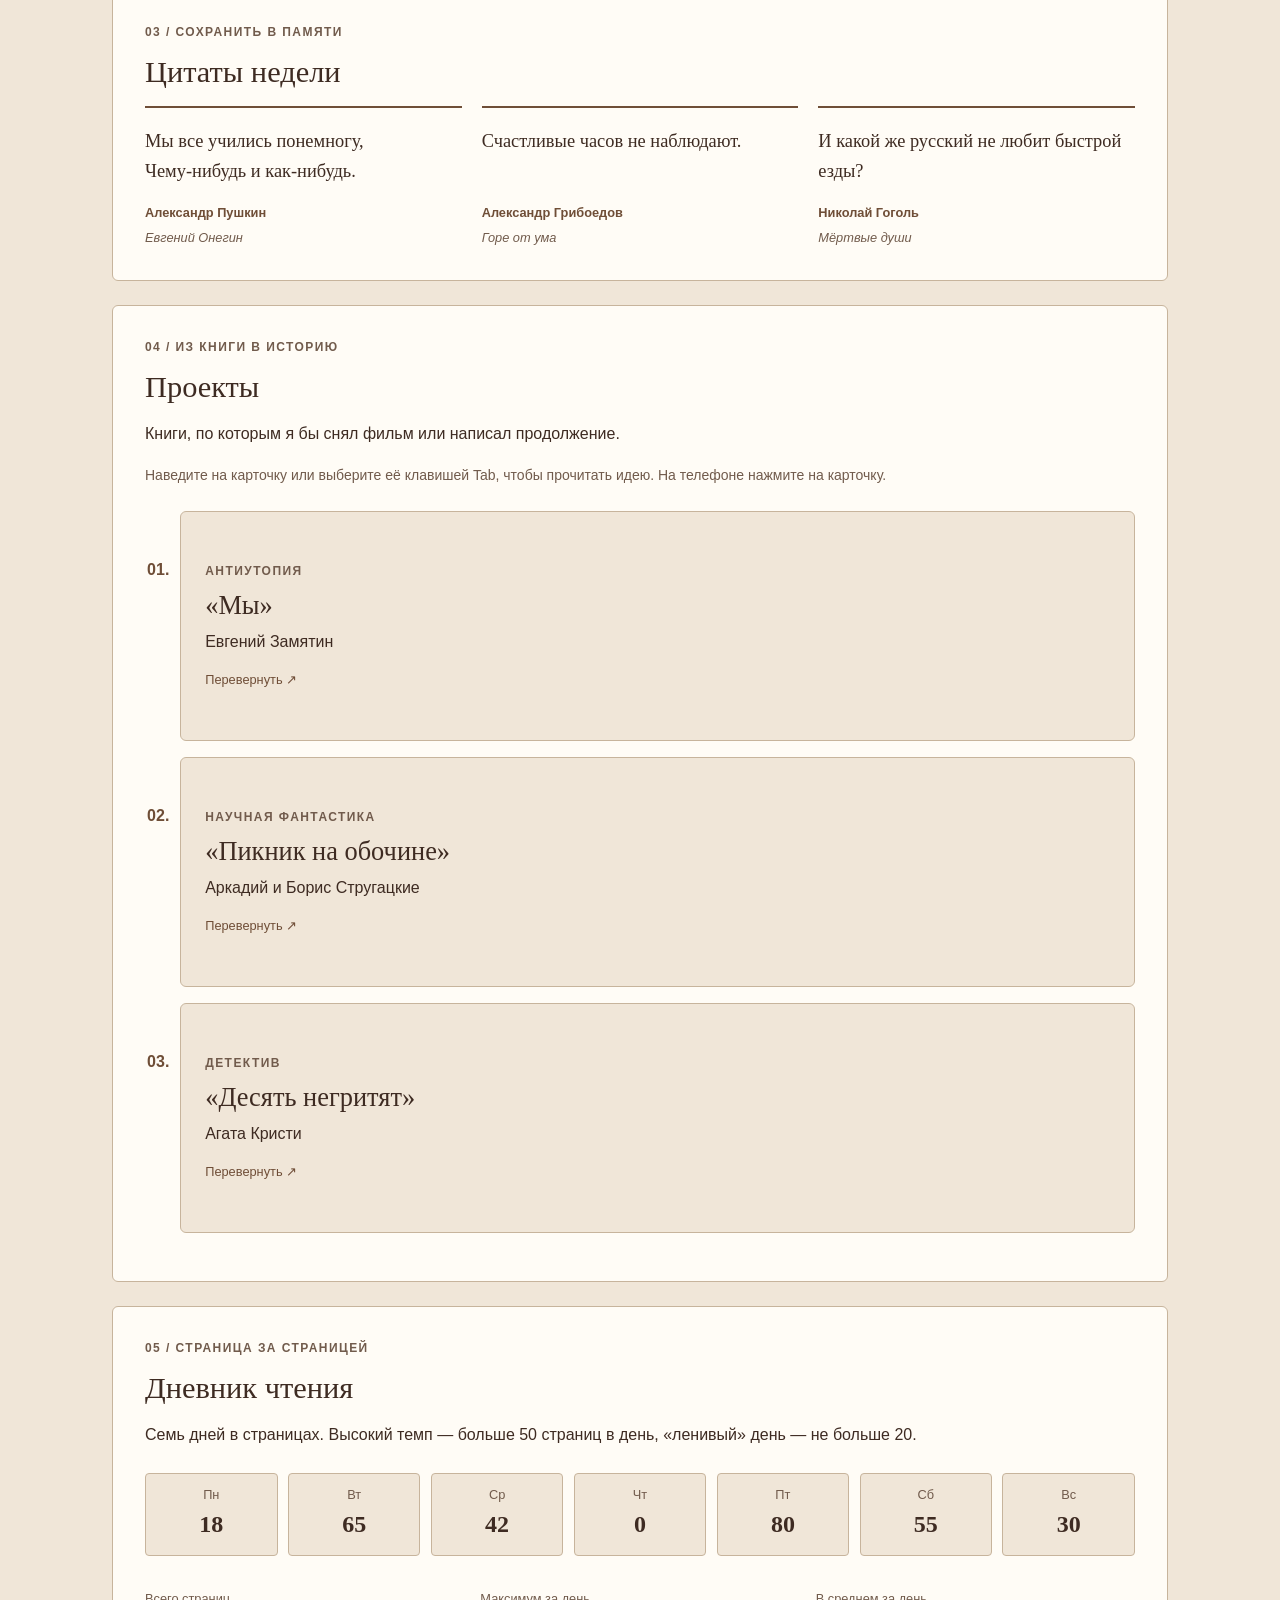
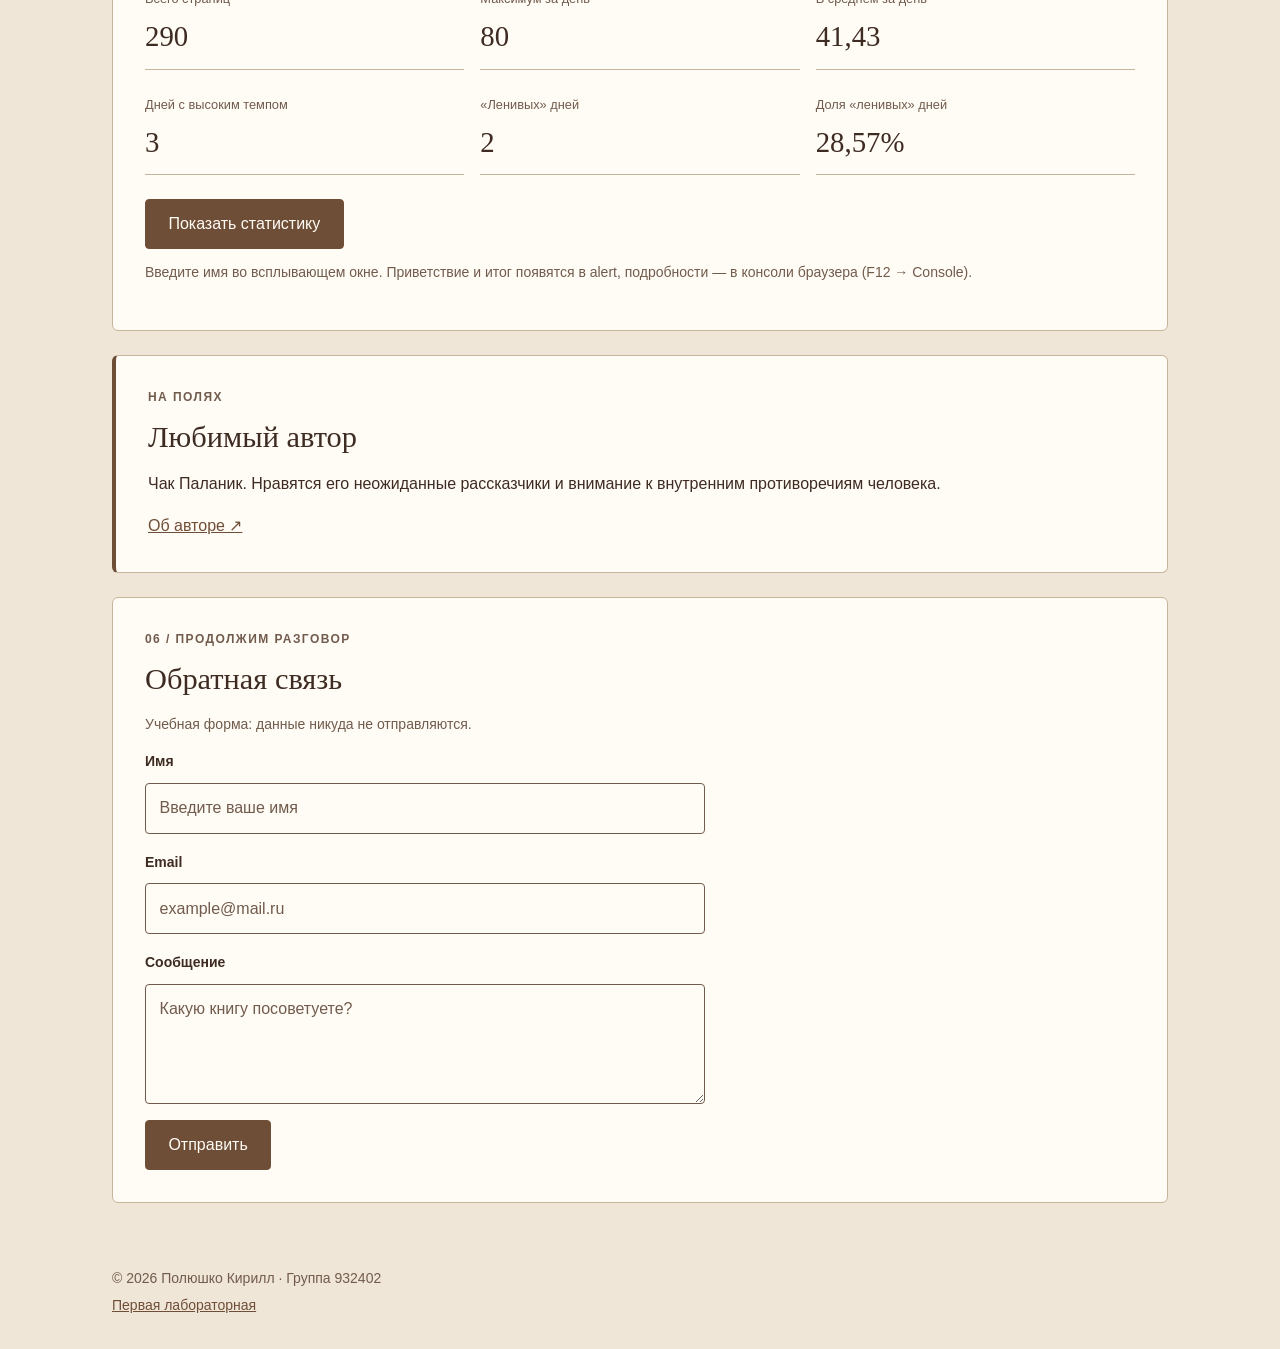
==== commit 1959bb31: "feat(lab4): implement reading statistics and JavaScript demo for variant 10" ====
--- a/Polushko.html
+++ b/Polushko.html
@@ -6,6 +6,7 @@
     <meta name="description" content="Личная страница Кирилла Полюшко: книги, литературные проекты и заметки о чтении.">
     <title>Полюшко Кирилл — книжная полка</title>
     <link rel="stylesheet" href="style.css">
+    <script src="script.js" defer></script>
     <!-- ЛР №2: внутренний способ подключения CSS. -->
     <style>
         .project-list {
@@ -42,6 +43,7 @@
                     <li><a href="#shelf">Книжная полка</a></li>
                     <li><a href="#quotes">Цитаты</a></li>
                     <li><a href="#projects">Проекты</a></li>
+                    <li><a href="#reading">Дневник чтения</a></li>
                     <li><a href="#contact">Контакты</a></li>
                 </ul>
             </nav>
@@ -177,6 +179,25 @@
             </ol>
         </section>
 
+        <section id="reading" class="panel" aria-labelledby="reading-title">
+            <p class="eyebrow">05 / Страница за страницей</p>
+            <h2 id="reading-title">Дневник чтения</h2>
+            <p>Семь дней в страницах. Высокий темп — больше 50 страниц в день, «ленивый» день — не больше 20.</p>
+            <ol id="reading-days" class="reading-days" aria-label="Прочитано страниц по дням"></ol>
+            <dl class="reading-summary">
+                <div><dt>Всего страниц</dt><dd data-stat="total">—</dd></div>
+                <div><dt>Максимум за день</dt><dd data-stat="maximum">—</dd></div>
+                <div><dt>В среднем за день</dt><dd data-stat="average">—</dd></div>
+                <div><dt>Дней с высоким темпом</dt><dd data-stat="high">—</dd></div>
+                <div><dt>«Ленивых» дней</dt><dd data-stat="lazy">—</dd></div>
+                <div><dt>Доля «ленивых» дней</dt><dd data-stat="share">—</dd></div>
+            </dl>
+            <button id="reading-demo" class="primary-button" type="button" aria-describedby="reading-help">Показать статистику</button>
+            <p id="reading-help" class="hint demo-help">Введите имя во всплывающем окне. Приветствие и итог появятся в alert, подробности — в консоли браузера (F12 → Console).</p>
+            <p id="reading-status" class="status-message" role="status"></p>
+            <noscript><p>Для расчётов и демонстрации включите JavaScript. Данные примера: 18, 65, 42, 0, 80, 55, 30 страниц.</p></noscript>
+        </section>
+
         <aside class="panel author-note" aria-labelledby="author-title">
             <p class="eyebrow">На полях</p>
             <h2 id="author-title">Любимый автор</h2>
@@ -185,10 +206,10 @@
         </aside>
 
         <section id="contact" class="panel" aria-labelledby="contact-title">
-            <p class="eyebrow">05 / Продолжим разговор</p>
+            <p class="eyebrow">06 / Продолжим разговор</p>
             <h2 id="contact-title">Обратная связь</h2>
             <p id="contact-help" class="hint">Учебная форма: данные никуда не отправляются.</p>
-            <form action="#contact" method="get" aria-describedby="contact-help">
+            <form id="feedback-form" aria-describedby="contact-help">
                 <label for="name">Имя</label>
                 <input type="text" id="name" name="name" placeholder="Введите ваше имя" autocomplete="given-name" required maxlength="80">
                 <label for="email">Email</label>
@@ -196,6 +217,7 @@
                 <label for="message">Сообщение</label>
                 <textarea id="message" name="message" placeholder="Какую книгу посоветуете?" required maxlength="2000"></textarea>
                 <button class="primary-button" type="submit">Отправить</button>
+                <p id="feedback-status" class="status-message" role="status"></p>
             </form>
         </section>
     </main>
--- a/style.css
+++ b/style.css
@@ -85,10 +85,10 @@
     text-align: left;
     perspective: 1000px;
 }
-.project-card-inner { position: relative; display: block; min-height: inherit; transform-style: preserve-3d; transition: transform 0.7s ease; }
+.project-card-inner { position: relative; display: grid; min-height: inherit; transform-style: preserve-3d; transition: transform 0.7s ease; }
 .project-front, .project-back {
-    position: absolute;
-    inset: 0;
+    position: relative;
+    grid-area: 1 / 1;
     display: flex;
     flex-direction: column;
     justify-content: center;
@@ -170,6 +170,22 @@
     .site-nav ul { gap: 0.35rem 1rem; }
 }
 
+/* ЛР №4: видимые результаты анализа массива. */
+.reading-days { display: flex; flex-wrap: wrap; gap: 0.65rem; list-style: none; margin: 1.5rem 0; padding: 0; }
+.reading-days li { flex: 1 0 4rem; border: 1px solid var(--line); border-radius: 4px; padding: 0.65rem; background: var(--primary); text-align: center; }
+.reading-days span { display: block; color: var(--muted); font-size: 0.8rem; }
+.reading-days strong { display: block; font-family: var(--font-heading); font-size: 1.5rem; }
+.reading-summary { display: grid; grid-template-columns: repeat(3, minmax(0, 1fr)); gap: 1rem; margin-block: 0 1.5rem; }
+.reading-summary div { border-bottom: 1px solid var(--line); padding-block: 0.5rem; }
+.reading-summary dt { color: var(--muted); font-size: 0.8rem; }
+.reading-summary dd { margin: 0.25rem 0 0; font-family: var(--font-heading); font-size: 1.8rem; }
+.demo-help { margin-top: 0.75rem; }
+.status-message { margin: 0.5rem 0 0; color: var(--accent); }
+.status-message:empty { display: none; }
+@media (max-width: 600px) {
+    .reading-summary { grid-template-columns: repeat(2, minmax(0, 1fr)); }
+}
+
 @media (prefers-reduced-motion: reduce) {
     html { scroll-behavior: auto; }
     *, *::before, *::after { animation: none !important; transition: none !important; }
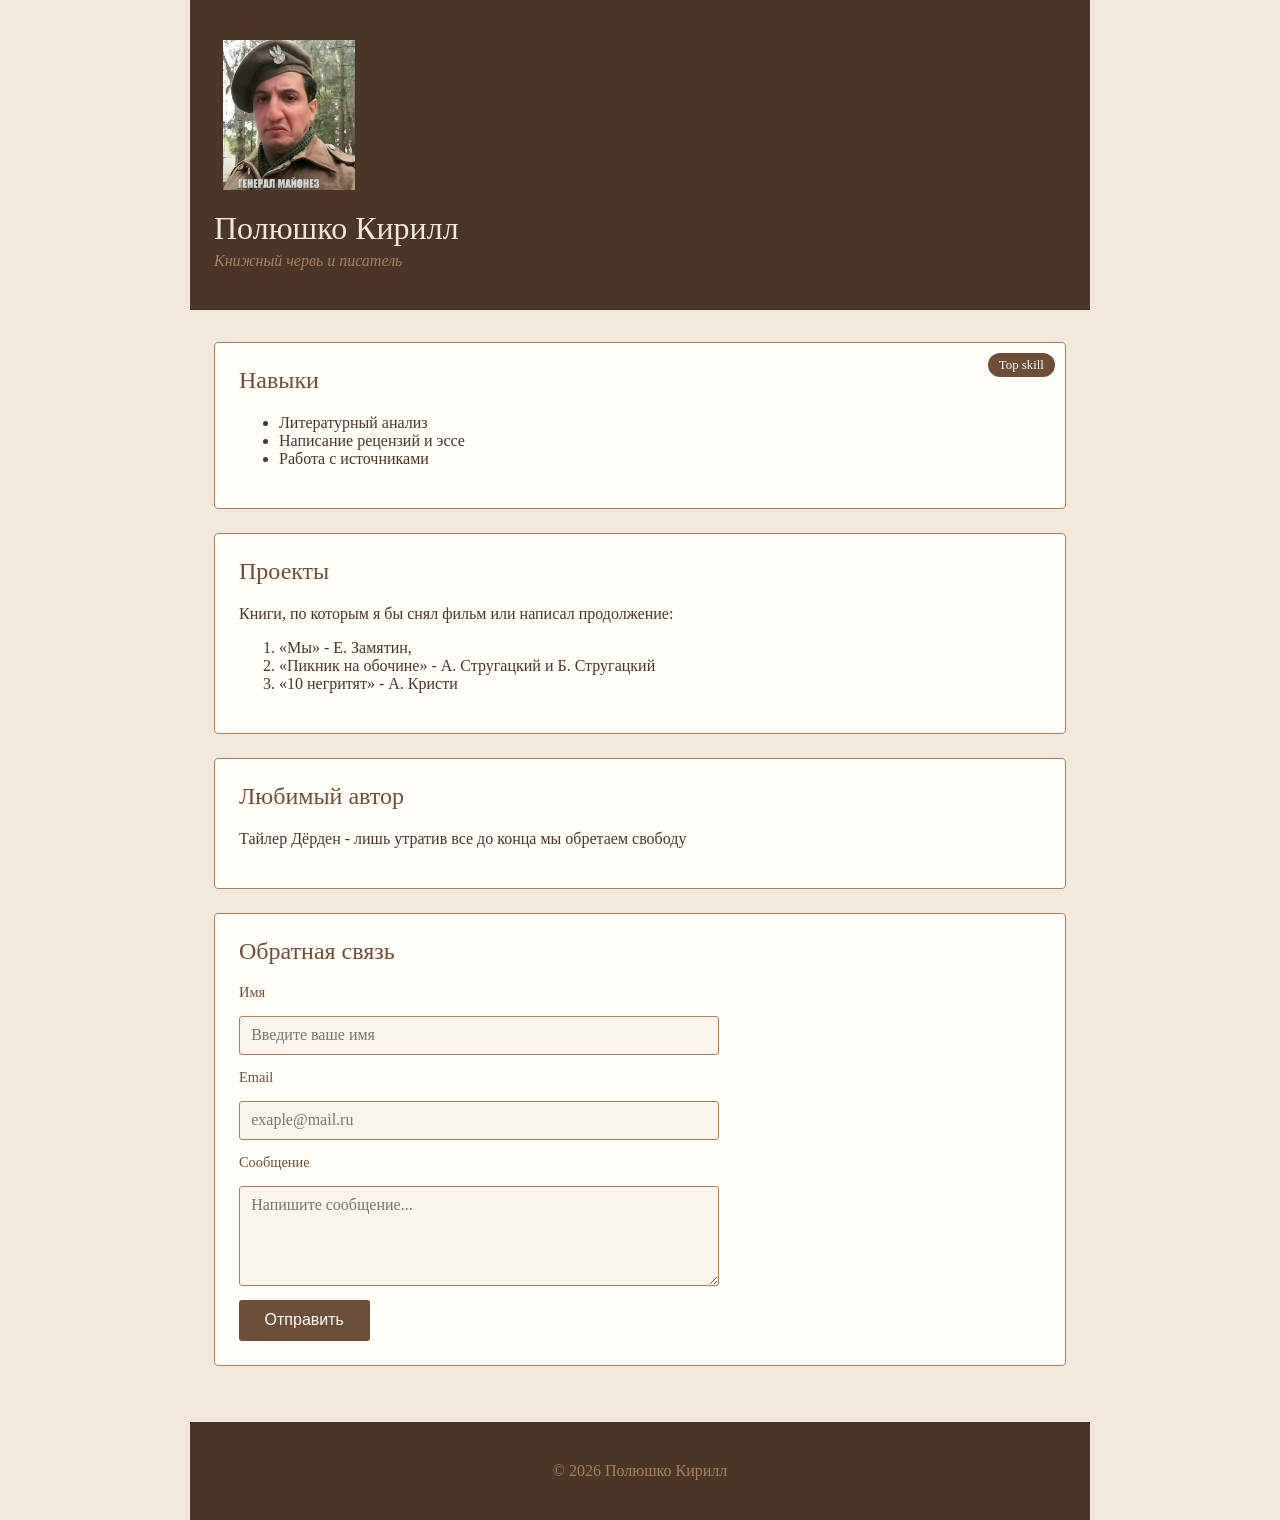
==== commit 7be3de4f: "chore(lab1): restore original stage and link separate lab repositories" ====
--- a/Polushko.html
+++ b/Polushko.html
@@ -1,230 +1,69 @@
 <!DOCTYPE html>
 <html lang="ru">
 <head>
-    <meta charset="UTF-8">
+    <meta charset="UTF-8"><!--чтобы русский норм отражался-->
     <meta name="viewport" content="width=device-width, initial-scale=1.0">
-    <meta name="description" content="Личная страница Кирилла Полюшко: книги, литературные проекты и заметки о чтении.">
-    <title>Полюшко Кирилл — книжная полка</title>
+    <title>Полюшко Кирилл — обо мне</title>
     <link rel="stylesheet" href="style.css">
-    <script src="script.js" defer></script>
-    <!-- ЛР №2: внутренний способ подключения CSS. -->
-    <style>
-        .project-list {
-            list-style-type: decimal-leading-zero;
-            padding-left: 1.8rem;
-            margin: 1.5rem 0 0;
-        }
-
-        .project-list > li {
-            padding-left: 0.4rem;
-            margin-bottom: 1rem;
-        }
-
-        .project-list > li::marker {
-            color: var(--accent);
-            font-family: var(--font-body);
-            font-weight: 700;
-        }
-    </style>
 </head>
 <body>
-    <a class="skip-link" href="#main">К содержимому</a>
-    <header class="site-header">
-        <div class="header-content">
-            <p class="eyebrow">Личная страница / 932402</p>
-            <!-- ЛР №2: inline-стиль для изображения. -->
-            <img class="avatar" src="images/1.jfif" alt="Аватар Кирилла — Генерал Майонез" width="150" height="150" style="max-width: 100%;">
-            <h1>Полюшко Кирилл</h1>
-            <p class="subtitle">Книжный червь и писатель</p>
-            <p class="header-note">Читаю между строк. Записываю то, что остаётся.</p>
-            <nav class="site-nav" aria-label="Разделы страницы">
-                <ul>
-                    <li><a href="#skills">Навыки</a></li>
-                    <li><a href="#shelf">Книжная полка</a></li>
-                    <li><a href="#quotes">Цитаты</a></li>
-                    <li><a href="#projects">Проекты</a></li>
-                    <li><a href="#reading">Дневник чтения</a></li>
-                    <li><a href="#contact">Контакты</a></li>
-                </ul>
-            </nav>
-        </div>
+
+    <header>
+        <img src="images/1.jfif" alt="Генерал Майонез" width="150" height="150">
+        <h1>Полюшко Кирилл</h1>
+        <p>Книжный червь и писатель</p>
     </header>
 
-    <main id="main" class="page-content">
-        <section id="skills" class="panel skills" aria-labelledby="skills-title">
-            <p class="eyebrow">01 / Что я умею</p>
-            <h2 id="skills-title">Навыки</h2>
-            <span class="badge">Внимание к деталям</span>
-            <ul class="skill-list">
+    <main>
+
+        <section class="skill">
+            <h2>Навыки</h2>
+            <span class="badge">Top skill</span>
+            <ul>
                 <li>Литературный анализ</li>
                 <li>Написание рецензий и эссе</li>
                 <li>Работа с источниками</li>
             </ul>
         </section>
 
-        <section id="shelf" class="panel" aria-labelledby="shelf-title">
-            <div class="section-heading">
-                <div>
-                    <p class="eyebrow">02 / Моя маленькая библиотека</p>
-                    <h2 id="shelf-title">Книги на полке</h2>
-                </div>
-                <p class="hint">Три истории, к которым возвращаюсь</p>
-            </div>
-            <!-- ЛР №3: одномерный ряд карточек на Flexbox. -->
-            <div class="bookshelf">
-                <article class="book-card" aria-labelledby="book-we-title">
-                    <img class="book-cover" src="images/covers/we.svg" alt="Условная обложка романа «Мы»: геометрический город" width="320" height="440" loading="lazy">
-                    <div class="book-info">
-                        <span class="reading-status">Прочитано</span>
-                        <h3 id="book-we-title">Мы</h3>
-                        <p class="book-author">Евгений Замятин</p>
-                        <p>О свободе выбора в мире, где всё уже решено.</p>
-                    </div>
-                </article>
-                <article class="book-card" aria-labelledby="book-picnic-title">
-                    <img class="book-cover" src="images/covers/picnic.svg" alt="Условная обложка «Пикника на обочине»: круги над тёмной Зоной" width="320" height="440" loading="lazy">
-                    <div class="book-info">
-                        <span class="reading-status">Прочитано</span>
-                        <h3 id="book-picnic-title">Пикник на обочине</h3>
-                        <p class="book-author">Аркадий и Борис Стругацкие</p>
-                        <p>О неизвестном, человеческих желаниях и их цене.</p>
-                    </div>
-                </article>
-                <article class="book-card" aria-labelledby="book-christie-title">
-                    <img class="book-cover" src="images/covers/christie.svg" alt="Условная обложка детектива Агаты Кристи: одинокий дом на острове" width="320" height="440" loading="lazy">
-                    <div class="book-info">
-                        <span class="reading-status reading-status-progress">В процессе</span>
-                        <h3 id="book-christie-title">Десять негритят</h3>
-                        <p class="book-author">Агата Кристи</p>
-                        <p>Перечитываю и ищу подсказки, пропущенные в первый раз.</p>
-                    </div>
-                </article>
-            </div>
-        </section>
+        <section>
+            <h2>Проекты</h2>
+            <p>Книги, по которым я бы снял фильм или написал продолжение:</p>
+            <ol>
+                <li>«Мы» - Е. Замятин,</li>
+                <li>«Пикник на обочине» - А. Стругацкий и Б. Стругацкий</li>
+                <li>«10 негритят» - А. Кристи</li>
 
-        <section id="quotes" class="panel" aria-labelledby="quotes-title">
-            <p class="eyebrow">03 / Сохранить в памяти</p>
-            <h2 id="quotes-title">Цитаты недели</h2>
-            <!-- Вариант 10: три блока в одной строке; на мобильном — по одному. -->
-            <div class="quotes-grid">
-                <figure class="quote-card">
-                    <blockquote><p>Мы все учились понемногу,<br>Чему-нибудь и как-нибудь.</p></blockquote>
-                    <figcaption>Александр Пушкин<span><cite>Евгений Онегин</cite></span></figcaption>
-                </figure>
-                <figure class="quote-card">
-                    <blockquote><p>Счастливые часов не наблюдают.</p></blockquote>
-                    <figcaption>Александр Грибоедов<span><cite>Горе от ума</cite></span></figcaption>
-                </figure>
-                <figure class="quote-card">
-                    <blockquote><p>И какой же русский не любит быстрой езды?</p></blockquote>
-                    <figcaption>Николай Гоголь<span><cite>Мёртвые души</cite></span></figcaption>
-                </figure>
-            </div>
-        </section>
+            </ol>
 
-        <section id="projects" class="panel" aria-labelledby="projects-title">
-            <p class="eyebrow">04 / Из книги в историю</p>
-            <h2 id="projects-title">Проекты</h2>
-            <p>Книги, по которым я бы снял фильм или написал продолжение.</p>
-            <p class="hint">Наведите на карточку или выберите её клавишей Tab, чтобы прочитать идею. На телефоне нажмите на карточку.</p>
-            <ol class="project-list">
-                <li>
-                    <button class="project-card" type="button" aria-label="Мы — идея проекта" aria-describedby="project-we">
-                        <span class="project-card-inner">
-                            <span class="project-front">
-                                <span class="eyebrow">Антиутопия</span>
-                                <strong class="project-title">«Мы»</strong>
-                                <span>Евгений Замятин</span>
-                                <span class="card-cue" aria-hidden="true">Перевернуть ↗</span>
-                            </span>
-                            <span class="project-back">
-                                <strong>За пределами стены</strong>
-                                <span id="project-we">Идея продолжения: история человека, который впервые выбирает собственный путь за пределами Единого Государства.</span>
-                            </span>
-                        </span>
-                    </button>
-                </li>
-                <li>
-                    <button class="project-card" type="button" aria-label="Пикник на обочине — идея проекта" aria-describedby="project-picnic">
-                        <span class="project-card-inner">
-                            <span class="project-front">
-                                <span class="eyebrow">Научная фантастика</span>
-                                <strong class="project-title">«Пикник на обочине»</strong>
-                                <span>Аркадий и Борис Стругацкие</span>
-                                <span class="card-cue" aria-hidden="true">Перевернуть ↗</span>
-                            </span>
-                            <span class="project-back">
-                                <strong>Один день в Зоне</strong>
-                                <span id="project-picnic">Идея экранизации: камерный фильм об одной вылазке сталкера, в котором неизвестность важнее зрелищных эффектов.</span>
-                            </span>
-                        </span>
-                    </button>
-                </li>
-                <li>
-                    <button class="project-card" type="button" aria-label="Десять негритят — идея проекта" aria-describedby="project-christie">
-                        <span class="project-card-inner">
-                            <span class="project-front">
-                                <span class="eyebrow">Детектив</span>
-                                <strong class="project-title">«Десять негритят»</strong>
-                                <span>Агата Кристи</span>
-                                <span class="card-cue" aria-hidden="true">Перевернуть ↗</span>
-                            </span>
-                            <span class="project-back">
-                                <strong>Остров подозрений</strong>
-                                <span id="project-christie">Идея экранизации: история глазами одного гостя, где каждая деталь постепенно меняет представление о других героях.</span>
-                            </span>
-                        </span>
-                    </button>
-                </li>
-            </ol>
-        </section>
+    </section>
+    <aside>
+        <h2>Любимый автор</h2>
+        <p>Тайлер Дёрден - лишь утратив все до конца мы обретаем свободу</p>
 
-        <section id="reading" class="panel" aria-labelledby="reading-title">
-            <p class="eyebrow">05 / Страница за страницей</p>
-            <h2 id="reading-title">Дневник чтения</h2>
-            <p>Семь дней в страницах. Высокий темп — больше 50 страниц в день, «ленивый» день — не больше 20.</p>
-            <ol id="reading-days" class="reading-days" aria-label="Прочитано страниц по дням"></ol>
-            <dl class="reading-summary">
-                <div><dt>Всего страниц</dt><dd data-stat="total">—</dd></div>
-                <div><dt>Максимум за день</dt><dd data-stat="maximum">—</dd></div>
-                <div><dt>В среднем за день</dt><dd data-stat="average">—</dd></div>
-                <div><dt>Дней с высоким темпом</dt><dd data-stat="high">—</dd></div>
-                <div><dt>«Ленивых» дней</dt><dd data-stat="lazy">—</dd></div>
-                <div><dt>Доля «ленивых» дней</dt><dd data-stat="share">—</dd></div>
-            </dl>
-            <button id="reading-demo" class="primary-button" type="button" aria-describedby="reading-help">Показать статистику</button>
-            <p id="reading-help" class="hint demo-help">Введите имя во всплывающем окне. Приветствие и итог появятся в alert, подробности — в консоли браузера (F12 → Console).</p>
-            <p id="reading-status" class="status-message" role="status"></p>
-            <noscript><p>Для расчётов и демонстрации включите JavaScript. Данные примера: 18, 65, 42, 0, 80, 55, 30 страниц.</p></noscript>
-        </section>
 
-        <aside class="panel author-note" aria-labelledby="author-title">
-            <p class="eyebrow">На полях</p>
-            <h2 id="author-title">Любимый автор</h2>
-            <p>Чак Паланик. Нравятся его неожиданные рассказчики и внимание к внутренним противоречиям человека.</p>
-            <a href="https://ru.wikipedia.org/wiki/Паланик,_Чак" target="_blank" rel="noopener noreferrer">Об авторе ↗</a>
-        </aside>
 
-        <section id="contact" class="panel" aria-labelledby="contact-title">
-            <p class="eyebrow">06 / Продолжим разговор</p>
-            <h2 id="contact-title">Обратная связь</h2>
-            <p id="contact-help" class="hint">Учебная форма: данные никуда не отправляются.</p>
-            <form id="feedback-form" aria-describedby="contact-help">
-                <label for="name">Имя</label>
-                <input type="text" id="name" name="name" placeholder="Введите ваше имя" autocomplete="given-name" required maxlength="80">
-                <label for="email">Email</label>
-                <input type="email" id="email" name="email" placeholder="example@mail.ru" autocomplete="email" required>
-                <label for="message">Сообщение</label>
-                <textarea id="message" name="message" placeholder="Какую книгу посоветуете?" required maxlength="2000"></textarea>
-                <button class="primary-button" type="submit">Отправить</button>
-                <p id="feedback-status" class="status-message" role="status"></p>
-            </form>
-        </section>
+    </aside>
+
+        <section>
+    <h2>Обратная связь</h2>
+    <form>
+        <label for="name">Имя</label>
+        <input type="text" id="name" name="name" placeholder="Введите ваше имя">
+        <label for="email">Email</label>
+        <input type="email" id="email" name="email" placeholder="exaple@mail.ru">
+        <label for="message">Сообщение</label>
+        <textarea id="message" name="message" placeholder="Напишите сообщение..."></textarea>
+        <button type="submit">Отправить</button>
+
+    </form>
+</section>
+
     </main>
 
-    <footer class="site-footer">
-        <p>© 2026 Полюшко Кирилл · Группа 932402</p>
-        <a href="lab1/Polushko.html">Первая лабораторная</a>
+    <footer>
+        <p>&copy; 2026 Полюшко Кирилл</p>
     </footer>
+
 </body>
 </html>
--- a/style.css
+++ b/style.css
@@ -1,192 +1,160 @@
-/* ЛР №2, вариант 10: бежевый фон, коричневый акцент, книжная тема. */
 :root {
-    --primary: #f0e6d8;
-    --accent: #6f4e37;
-    --ink: #3e2b22;
-    --muted: #715b4c;
-    --paper: #fffcf6;
-    --line: #c7b49c;
-    --header-muted: #e0cbb4;
-    --font-body: Arial, Helvetica, sans-serif;
-    --font-heading: Georgia, "Times New Roman", serif;
-    --radius: 6px;
+    --coffee-dark: #4a3527;
+    --coffee: #6f4e37;
+    --coffee-mid: #a9805e;
+    --beige: #f2e8dc;
+    --beige-light: #faf5ec;
+    --cream: #fffdf8;
 }
 
-* { box-sizing: border-box; }
-html { scroll-behavior: smooth; }
+
+* {
+    box-sizing: border-box;
+}
+
 body {
     margin: 0;
-    background: var(--primary);
-    color: var(--ink);
-    font-family: var(--font-body);
-    font-size: 1rem;
-    line-height: 1.65;
+    background-color: var(--beige);
+    font-family: Georgia, 'Times New Roman', serif;
+    color: var(--coffee-dark);
 }
-img { display: block; height: auto; }
-button, input, textarea { font: inherit; }
-button { cursor: pointer; }
-a:link { color: var(--accent); }
-a:visited { color: #65406d; }
-a:hover { color: var(--ink); text-decoration-thickness: 2px; }
-a:active { color: #3a2012; }
-:focus-visible { outline: 3px solid var(--accent); outline-offset: 5px; }
 
-.skip-link {
-    position: absolute;
-    top: -6rem;
-    left: 1rem;
-    z-index: 10;
-    padding: 0.6rem 1rem;
-    background: var(--paper);
+header, footer, main {
+    max-width: 900px;
+    margin-left: auto;
+    margin-right: auto;
+    padding-left: 1.5rem;
+    padding-right: 1.5rem;
 }
-.skip-link:focus { top: 1rem; }
-.site-header { background: var(--ink); color: var(--paper); }
-.header-content, .page-content, .site-footer {
-    width: min(100% - 3rem, 1056px);
-    margin-inline: auto;
+
+header {
+    background-color: var(--coffee-dark);
+    color: var(--beige);
+    padding-top: 2.5rem;
+    padding-bottom: 2.5rem;
 }
-.header-content { padding-block: 2.5rem; }
-.eyebrow {
-    margin: 0 0 0.7rem;
-    color: var(--muted);
-    font-family: var(--font-body);
-    font-size: 0.75rem;
-    font-weight: 700;
-    letter-spacing: 0.12em;
-    text-transform: uppercase;
+
+header img {
+    border-radius: 8px;
+    object-fit: contain;
+    margin-bottom: 1rem;
 }
-.site-header .eyebrow, .header-note { color: var(--header-muted); }
-.avatar { width: 96px; height: 96px; object-fit: cover; border-radius: var(--radius); margin-block: 1.5rem; }
-h1, h2, h3, .project-title { font-family: var(--font-heading); font-weight: 400; line-height: 1.2; }
-h1 { margin: 0; font-size: clamp(2rem, 5vw, 3.25rem); }
-h2 { position: static; margin: 0 0 1rem; font-size: 1.9rem; }
-h3 { margin-top: 0; }
-p { margin-top: 0; }
-.subtitle { margin: 0.5rem 0; font-family: var(--font-heading); font-size: 1.35rem; }
-.header-note { margin: 0; }
-.page-content { padding-block: 2rem; }
-.panel { margin-bottom: 1.5rem; border: 1px solid var(--line); border-radius: var(--radius); padding: 2rem; background: var(--paper); }
-.skills { position: relative; }
-.badge { position: absolute; top: 2rem; right: 2rem; border: 1px solid var(--line); border-radius: 2rem; padding: 0.2rem 0.7rem; color: var(--accent); font-size: 0.75rem; }
-.skill-list { padding-left: 1.2rem; margin-bottom: 0; }
-.skill-list li { padding-block: 0.2rem; }
-.hint { color: var(--muted); font-size: 0.875rem; }
 
-/* Родитель задаёт перспективу, обе стороны занимают одну область. */
-.project-card {
-    display: block;
-    width: 100%;
-    min-height: 230px;
-    border: 0;
-    border-radius: var(--radius);
-    padding: 0;
-    background: transparent;
-    color: var(--ink);
-    text-align: left;
-    perspective: 1000px;
+header h1 {
+    margin: 0 0 0.3rem 0;
+    font-weight: normal;
 }
-.project-card-inner { position: relative; display: grid; min-height: inherit; transform-style: preserve-3d; transition: transform 0.7s ease; }
-.project-front, .project-back {
-    position: relative;
-    grid-area: 1 / 1;
+
+header p {
+    color: var(--coffee-mid);
+    font-style: italic;
+    margin: 0;
+}
+
+main {
+    padding-top: 2rem;
+    padding-bottom: 2rem;
+}
+
+section, aside {
+    background-color: var(--cream);
+    border: 1px solid var(--coffee-mid);
+    border-radius: 4px;
+    padding: 1.5rem;
+    margin-bottom: 1.5rem;
+}
+
+section h2, aside h2 {
+    margin-top: 0;
+    font-weight: normal;
+    color: var(--coffee);
+}
+
+form {
     display: flex;
     flex-direction: column;
-    justify-content: center;
-    gap: 0.5rem;
-    border: 1px solid var(--line);
-    border-radius: var(--radius);
-    padding: 1.5rem;
-    backface-visibility: hidden;
-    -webkit-backface-visibility: hidden;
-}
-.project-front { background: var(--primary); }
-.project-back { background: var(--accent); color: var(--paper); transform: rotateY(180deg); }
-.project-title { font-size: 1.65rem; }
-.project-front .eyebrow { margin-bottom: 0; }
-.card-cue { margin-top: 0.3rem; color: var(--accent); font-size: 0.8rem; }
-.project-card:hover .project-card-inner, .project-card:focus .project-card-inner { transform: rotateY(180deg); }
-.project-card:active { filter: brightness(0.94); }
-.author-note { border-left: 4px solid var(--accent); }
-
-form { display: flex; flex-direction: column; gap: 0.6rem; max-width: 560px; }
-label { font-weight: 700; font-size: 0.875rem; }
-input, textarea { width: 100%; min-width: 0; border: 1px solid var(--muted); border-radius: 4px; padding: 0.7rem 0.85rem; margin-bottom: 0.45rem; background: var(--paper); color: var(--ink); }
-input::placeholder, textarea::placeholder { color: var(--muted); opacity: 1; }
-textarea { min-height: 120px; resize: vertical; }
-input:focus, textarea:focus { outline: 2px solid var(--accent); outline-offset: 2px; border-color: var(--accent); }
-#name:focus { animation: border-pulse 1.5s ease-in-out infinite; }
-@keyframes border-pulse {
-    0%, 100% { box-shadow: 0 0 0 0 rgb(111 78 55 / 0.15); }
-    50% { box-shadow: 0 0 0 6px rgb(111 78 55 / 0.25); }
-}
-.primary-button { align-self: flex-start; border: 1px solid var(--accent); border-radius: 4px; padding: 0.65rem 1.4rem; background: var(--accent); color: var(--paper); transition: background 0.2s, transform 0.2s; }
-.primary-button:hover { background: var(--ink); }
-.primary-button:active { transform: translateY(2px); }
-.site-footer { padding-block: 0.5rem 2rem; color: var(--muted); font-size: 0.875rem; }
-.site-footer p { margin-bottom: 0.25rem; }
-
-@media (max-width: 600px) {
-    .header-content, .page-content, .site-footer { width: calc(100% - 2rem); }
-    .panel { padding: 1.25rem; }
-    .badge { position: static; display: inline-block; margin-bottom: 0.5rem; }
-    .project-card { min-height: 330px; }
-    .project-front, .project-back { padding: 1.1rem; }
-}
-/* ЛР №3: Flexbox для меню и книжной полки. */
-.site-nav { margin-top: 2rem; border-top: 1px solid #866e5a; padding-top: 1rem; }
-.site-nav ul { display: flex; flex-wrap: wrap; gap: 0.5rem 1.5rem; list-style: none; margin: 0; padding: 0; }
-.site-nav a:link, .site-nav a:visited { display: inline-block; padding-block: 0.4rem; color: var(--paper); text-underline-offset: 0.3rem; }
-.site-nav a:hover { color: var(--header-muted); }
-.site-nav a:active { color: var(--paper); }
-.site-nav a:focus-visible { outline-color: var(--header-muted); }
-.section-heading { display: flex; align-items: flex-end; justify-content: space-between; gap: 1rem; margin-bottom: 1.5rem; }
-.section-heading h2, .section-heading p:last-child { margin-bottom: 0; }
-.bookshelf { display: flex; flex-wrap: wrap; gap: 1.5rem; }
-.book-card { flex: 0 0 calc((100% - 3rem) / 3); min-width: 0; border: 1px solid var(--line); border-radius: var(--radius); overflow-wrap: anywhere; background: var(--paper); }
-.book-cover { width: 100%; aspect-ratio: 8 / 11; object-fit: cover; border-radius: 5px 5px 0 0; }
-.book-info { padding: 1.25rem; }
-.book-info h3 { margin-block: 0.85rem 0.5rem; font-size: 1.5rem; }
-.book-info p:last-child { margin-bottom: 0; font-size: 0.875rem; }
-.book-author { color: var(--muted); font-size: 0.875rem; }
-.reading-status { display: inline-block; border: 1px solid #b8c2ac; border-radius: 2rem; padding: 0.1rem 0.6rem; background: #ecf0e5; color: #3e5132; font-size: 0.75rem; font-weight: 700; }
-.reading-status-progress { border-color: var(--line); background: var(--primary); color: var(--accent); }
-
-/* Grid для двумерного размещения цитат. */
-.quotes-grid { display: grid; grid-template-columns: repeat(3, minmax(0, 1fr)); gap: 1.25rem; }
-.quote-card { display: flex; flex-direction: column; min-width: 0; margin: 0; border-top: 2px solid var(--accent); padding: 1.1rem 0 0; }
-blockquote { flex: 1; margin: 0 0 1rem; font-family: var(--font-heading); font-size: 1.15rem; }
-blockquote p { margin: 0; }
-figcaption { color: var(--accent); font-size: 0.8rem; font-weight: 700; }
-figcaption span { display: block; margin-top: 0.2rem; color: var(--muted); font-weight: 400; }
-
-@media (min-width: 601px) and (max-width: 900px) {
-    .book-card { flex-basis: calc((100% - 1.5rem) / 2); }
-    .section-heading { align-items: flex-start; flex-direction: column; }
-}
-@media (max-width: 600px) {
-    .book-card { flex-basis: 100%; }
-    .quotes-grid { grid-template-columns: minmax(0, 1fr); }
-    .section-heading { align-items: flex-start; flex-direction: column; }
-    .site-nav ul { gap: 0.35rem 1rem; }
+    gap: 0.9rem;
+    max-width: 480px;
 }
 
-/* ЛР №4: видимые результаты анализа массива. */
-.reading-days { display: flex; flex-wrap: wrap; gap: 0.65rem; list-style: none; margin: 1.5rem 0; padding: 0; }
-.reading-days li { flex: 1 0 4rem; border: 1px solid var(--line); border-radius: 4px; padding: 0.65rem; background: var(--primary); text-align: center; }
-.reading-days span { display: block; color: var(--muted); font-size: 0.8rem; }
-.reading-days strong { display: block; font-family: var(--font-heading); font-size: 1.5rem; }
-.reading-summary { display: grid; grid-template-columns: repeat(3, minmax(0, 1fr)); gap: 1rem; margin-block: 0 1.5rem; }
-.reading-summary div { border-bottom: 1px solid var(--line); padding-block: 0.5rem; }
-.reading-summary dt { color: var(--muted); font-size: 0.8rem; }
-.reading-summary dd { margin: 0.25rem 0 0; font-family: var(--font-heading); font-size: 1.8rem; }
-.demo-help { margin-top: 0.75rem; }
-.status-message { margin: 0.5rem 0 0; color: var(--accent); }
-.status-message:empty { display: none; }
-@media (max-width: 600px) {
-    .reading-summary { grid-template-columns: repeat(2, minmax(0, 1fr)); }
+label {
+    font-size: 0.9rem;
+    color: var(--coffee);
 }
 
-@media (prefers-reduced-motion: reduce) {
-    html { scroll-behavior: auto; }
-    *, *::before, *::after { animation: none !important; transition: none !important; }
+input, textarea {
+    padding: 0.6rem 0.7rem;
+    border: 1px solid var(--coffee-mid);
+    border-radius: 3px;
+    background-color: var(--beige-light);
+    font-family: inherit;
+    font-size: 1rem;
+    color: var(--coffee-dark);
 }
+
+textarea {
+    resize: vertical;
+    min-height: 100px;
+}
+
+button {
+    align-self: flex-start;
+    background-color: var(--coffee);
+    color: var(--cream);
+    border: none;
+    padding: 0.7rem 1.6rem;
+    border-radius: 3px;
+    cursor: pointer;
+    font-size: 1rem;
+}
+
+button:hover {
+    background-color: var(--coffee-dark);
+}
+
+footer {
+    text-align: center;
+    padding-top: 1.5rem;
+    padding-bottom: 1.5rem;
+    background-color: var(--coffee-dark);
+    color: var(--coffee-mid);
+}
+
+.skill {
+    position: relative; /* точка отсчёта */
+}
+
+.badge {
+    position: absolute;
+    top: 10px;
+    right: 10px;
+    background-color: var(--coffee);
+    color: var(--cream);
+    padding: 0.3rem 0.7rem;
+    border-radius: 20px;
+    font-size: 0.8rem;
+}
+
+.card {
+    transition: transform 0.3s, box-shadow 0.3s;
+}
+
+.card:hover {
+    transform: scale(1.05);
+    box-shadow: 0 8px 16px rgba(0, 0, 0, 0.2);
+}
+.card:active {
+    transform: scale(0.98);
+}
+input:focus {
+    outline: none;
+    border-color: var(--coffee);
+    box-shadow: 0 0 0 3px rgba(111, 78, 55, 0.3);
+}
+a:visited {
+    color: var(--coffee-mid);
+}
+a:link { color: var(--coffee); }
+a:visited { color: var(--coffee-mid); }
+a:hover { color: var(--accent); }
+a:active { color: var(--coffee-dark); }
